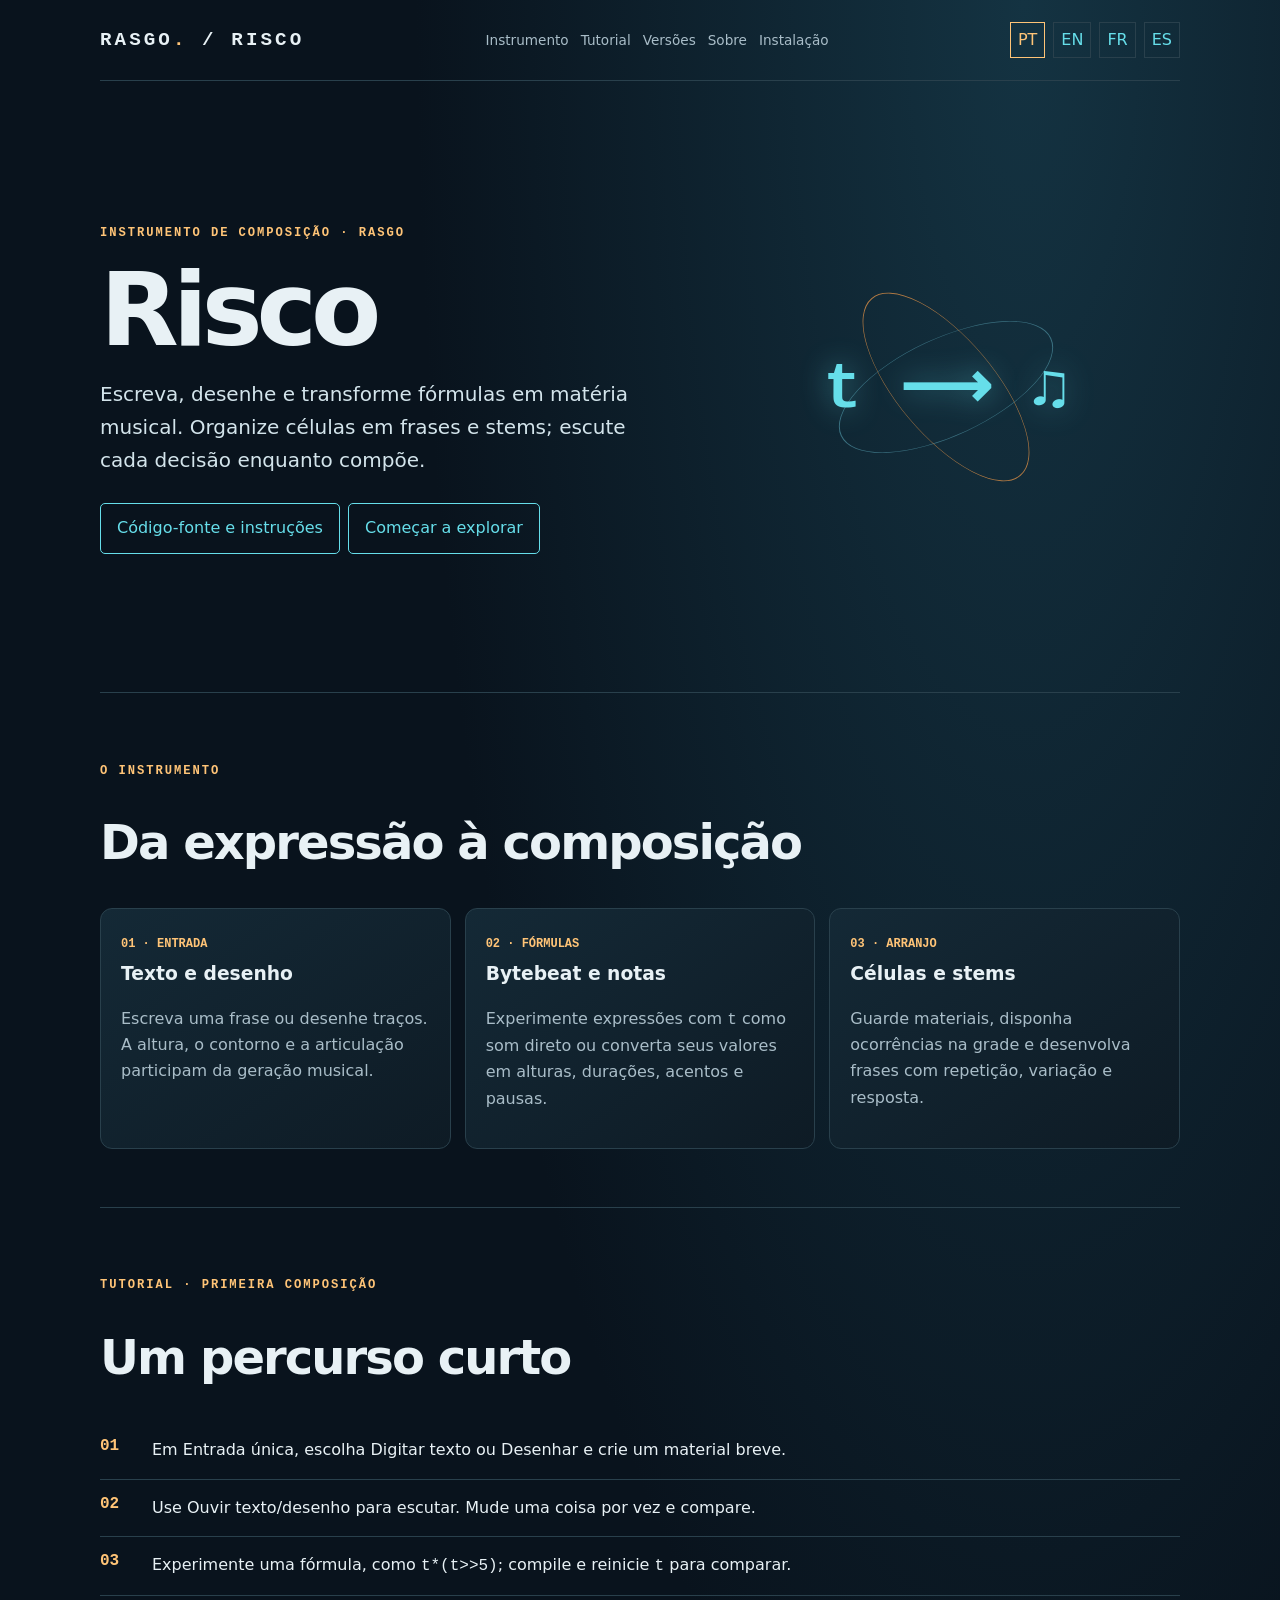
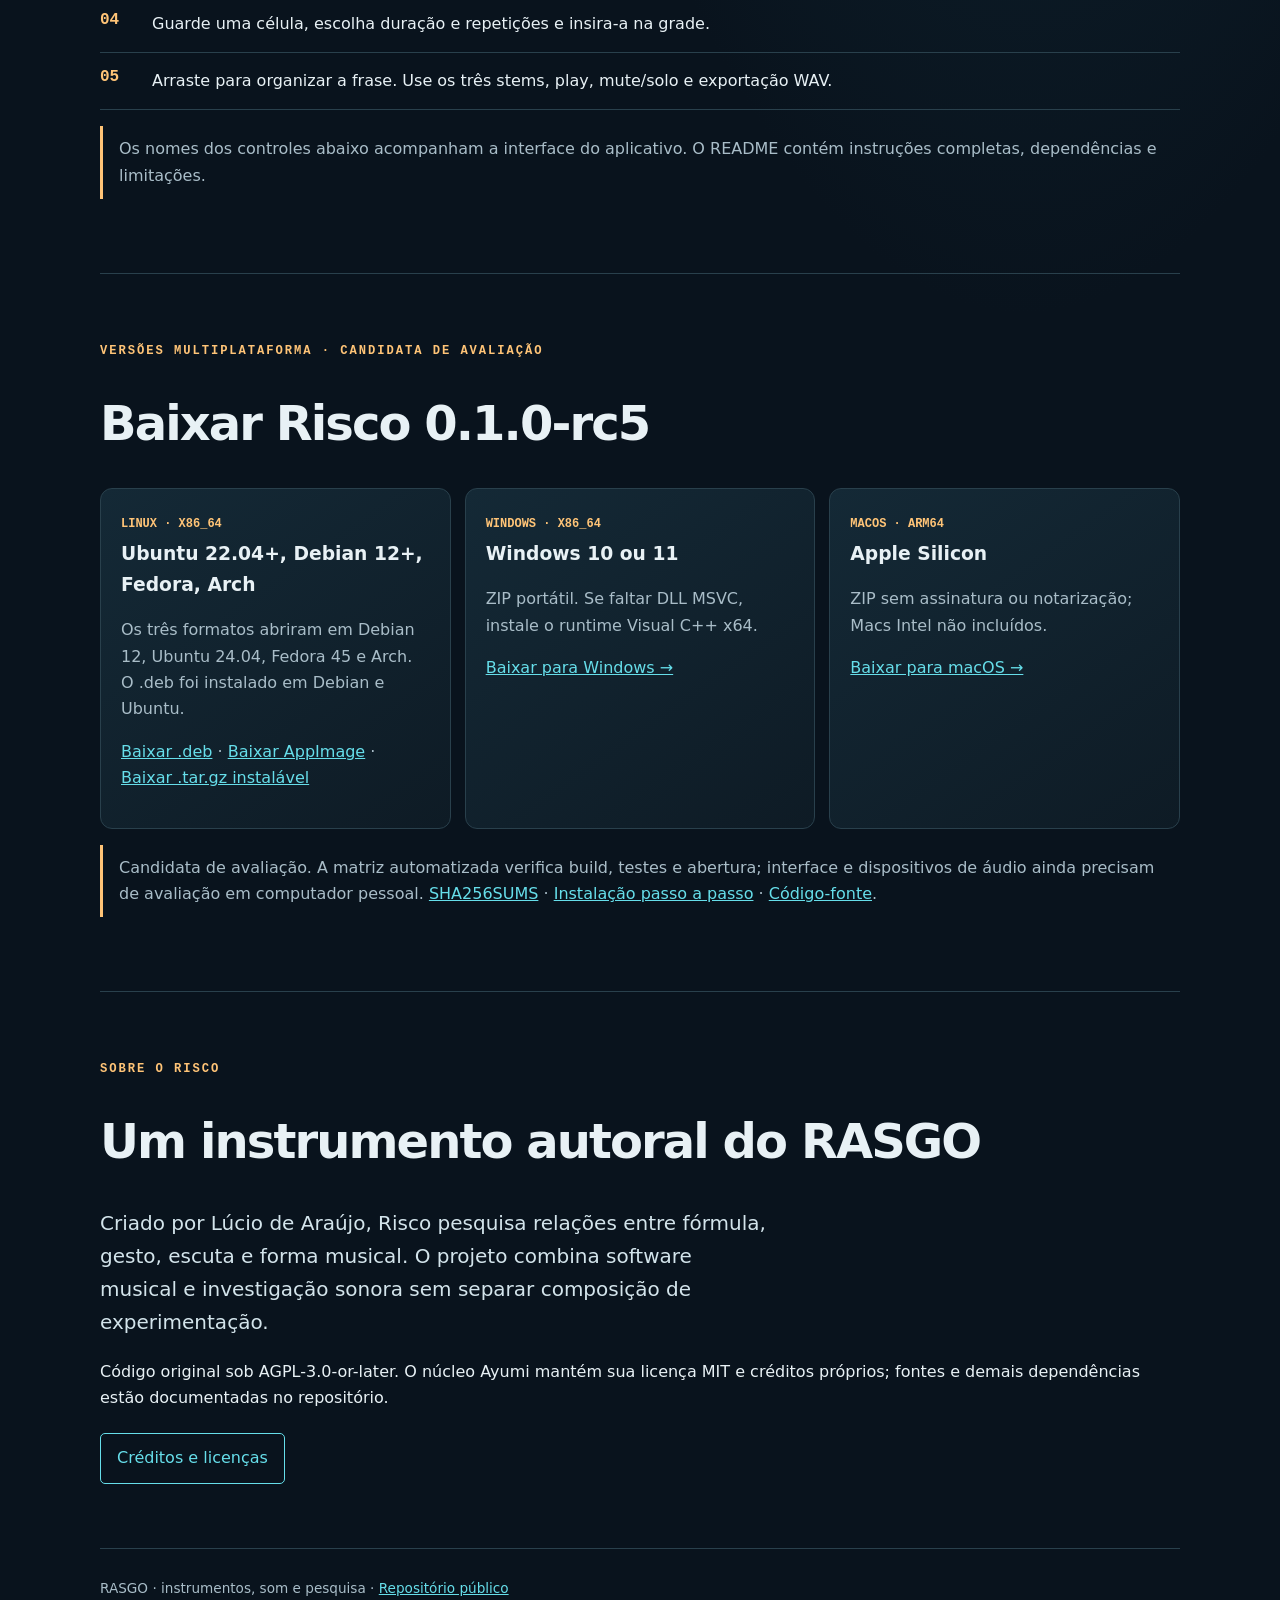
==== website/index.html @ 51da519e "publish Risco rc5 download and install pages" ====
<!doctype html><html lang="pt-BR"><head><meta charset="utf-8"><meta name="viewport" content="width=device-width,initial-scale=1"><meta name="description" content="Risco — instrumento musical de fórmulas, desenho, Bytebeat e composição por células."><title>Risco — instrumento musical</title><link rel="stylesheet" href="style.css"></head><body><header><a class="brand" href="#top">RASGO<b>.</b> / RISCO</a><nav><a href="#instrumento">Instrumento</a><a href="#tutorial">Tutorial</a><a href="#versoes">Versões</a><a href="#sobre">Sobre</a><a href="instalacao.html">Instalação</a></nav><div class="lang"><a class="current" href="index.html">PT</a><a href="en.html">EN</a><a href="fr.html">FR</a><a href="es.html">ES</a></div></header><main><section class="hero" id="top"><div><p class="eyebrow">Instrumento de composição · RASGO</p><h1>Risco</h1><p class="lead">Escreva, desenhe e transforme fórmulas em matéria musical. Organize células em frases e stems; escute cada decisão enquanto compõe.</p><a class="button" href="https://github.com/lucioaraujo/risco">Código-fonte e instruções</a><a class="button" href="#tutorial">Começar a explorar</a></div><div class="orbit" aria-label="Fórmulas transformadas em música"><span>t ⟶ ♫</span></div></section><section id="instrumento"><p class="eyebrow">O instrumento</p><h2>Da expressão à composição</h2><div class="grid"><article class="card"><span class="tag">01 · Entrada</span><h3>Texto e desenho</h3><p>Escreva uma frase ou desenhe traços. A altura, o contorno e a articulação participam da geração musical.</p></article><article class="card"><span class="tag">02 · Fórmulas</span><h3>Bytebeat e notas</h3><p>Experimente expressões com <code>t</code> como som direto ou converta seus valores em alturas, durações, acentos e pausas.</p></article><article class="card"><span class="tag">03 · Arranjo</span><h3>Células e stems</h3><p>Guarde materiais, disponha ocorrências na grade e desenvolva frases com repetição, variação e resposta.</p></article></div></section><section id="tutorial"><p class="eyebrow">Tutorial · primeira composição</p><h2>Um percurso curto</h2><ol class="steps"><li>Em Entrada única, escolha Digitar texto ou Desenhar e crie um material breve.</li><li>Use Ouvir texto/desenho para escutar. Mude uma coisa por vez e compare.</li><li>Experimente uma fórmula, como <code>t*(t&gt;&gt;5)</code>; compile e reinicie <code>t</code> para comparar.</li><li>Guarde uma célula, escolha duração e repetições e insira-a na grade.</li><li>Arraste para organizar a frase. Use os três stems, play, mute/solo e exportação WAV.</li></ol><p class="note">Os nomes dos controles abaixo acompanham a interface do aplicativo. O README contém instruções completas, dependências e limitações.</p></section><section id="versoes"><p class="eyebrow">Versões multiplataforma · candidata de avaliação</p><h2>Baixar Risco 0.1.0-rc5</h2><div class="grid"><article class="card"><span class="tag">Linux · x86_64</span><h3>Ubuntu 22.04+, Debian 12+, Fedora, Arch</h3><p>Os três formatos abriram em Debian 12, Ubuntu 24.04, Fedora 45 e Arch. O .deb foi instalado em Debian e Ubuntu.</p><p><a href="https://github.com/lucioaraujo/risco/releases/download/v0.1.0-rc5/risco-0.1.0-linux-x86_64.deb">Baixar .deb</a> · <a href="https://github.com/lucioaraujo/risco/releases/download/v0.1.0-rc5/risco-0.1.0-linux-x86_64.AppImage">Baixar AppImage</a> · <a href="https://github.com/lucioaraujo/risco/releases/download/v0.1.0-rc5/risco-0.1.0-linux-x86_64.tar.gz">Baixar .tar.gz instalável</a></p></article><article class="card"><span class="tag">Windows · x86_64</span><h3>Windows 10 ou 11</h3><p>ZIP portátil. Se faltar DLL MSVC, instale o runtime Visual C++ x64.</p><a href="https://github.com/lucioaraujo/risco/releases/download/v0.1.0-rc5/risco-0.1.0-windows-x64.zip">Baixar para Windows →</a></article><article class="card"><span class="tag">macOS · arm64</span><h3>Apple Silicon</h3><p>ZIP sem assinatura ou notarização; Macs Intel não incluídos.</p><a href="https://github.com/lucioaraujo/risco/releases/download/v0.1.0-rc5/risco-0.1.0-macos-arm64.zip">Baixar para macOS →</a></article></div><p class="note">Candidata de avaliação. A matriz automatizada verifica build, testes e abertura; interface e dispositivos de áudio ainda precisam de avaliação em computador pessoal. <a href="https://github.com/lucioaraujo/risco/releases/download/v0.1.0-rc5/SHA256SUMS">SHA256SUMS</a> · <a href="instalacao.html">Instalação passo a passo</a> · <a href="https://github.com/lucioaraujo/risco/tree/v0.1.0-rc5">Código-fonte</a>.</p></section><section id="sobre"><p class="eyebrow">Sobre o Risco</p><h2>Um instrumento autoral do RASGO</h2><p class="lead">Criado por Lúcio de Araújo, Risco pesquisa relações entre fórmula, gesto, escuta e forma musical. O projeto combina software musical e investigação sonora sem separar composição de experimentação.</p><p>Código original sob AGPL-3.0-or-later. O núcleo Ayumi mantém sua licença MIT e créditos próprios; fontes e demais dependências estão documentadas no repositório.</p><a class="button" href="https://github.com/lucioaraujo/risco/blob/main/CREDITOS_E_LICENCAS.md">Créditos e licenças</a></section></main><footer>RASGO · instrumentos, som e pesquisa · <a href="https://github.com/lucioaraujo/risco">Repositório público</a></footer></body></html>
---- website/style.css ----
:root{color-scheme:dark;--bg:#09131d;--panel:#112331;--ink:#e8f1f5;--muted:#a9bdc8;--cyan:#66deea;--amber:#ffc477;--line:#29404c}*{box-sizing:border-box}html{scroll-behavior:smooth}body{margin:0;background:radial-gradient(ellipse at 80% 0,#143342 0,transparent 38rem),var(--bg);color:var(--ink);font:16px/1.65 system-ui,sans-serif}a{color:var(--cyan)}header,main,footer{width:min(1080px,calc(100% - 36px));margin:auto}header{padding:22px 0;display:flex;justify-content:space-between;align-items:center;border-bottom:1px solid var(--line)}.brand{font:700 1.2rem ui-monospace,monospace;letter-spacing:.16em;color:var(--ink);text-decoration:none}.brand b{color:var(--amber)}nav{display:flex;gap:12px}nav a{color:var(--muted);text-decoration:none;font-size:.85rem}.lang{display:flex;gap:8px}.lang a{padding:4px 7px;border:1px solid var(--line);text-decoration:none}.lang .current{color:var(--amber);border-color:var(--amber)}section{padding:58px 0;border-bottom:1px solid var(--line)}.hero{min-height:68vh;display:grid;align-content:center;grid-template-columns:1.1fr .9fr;gap:40px}.eyebrow{font:700 .76rem ui-monospace,monospace;color:var(--amber);letter-spacing:.16em;text-transform:uppercase}h1{font-size:clamp(3rem,8vw,6.5rem);line-height:.95;letter-spacing:-.06em;margin:.2em 0}h2{font-size:clamp(1.8rem,4vw,3rem);line-height:1.05;letter-spacing:-.04em}h3{margin:.2em 0}.lead{font-size:1.25rem;color:#d3e4eb;max-width:42rem}.orbit{min-height:270px;display:grid;place-items:center;position:relative;font:700 clamp(2rem,5vw,4.5rem) ui-monospace,monospace;color:var(--cyan)}.orbit:before,.orbit:after{content:"";position:absolute;width:230px;height:230px;border:1px solid #3b7181;border-radius:50%;transform:rotate(-25deg) scaleY(.42)}.orbit:after{transform:rotate(50deg) scaleY(.42);border-color:#b67c43}.orbit span{position:relative;z-index:1;text-shadow:0 0 30px #66deea77}.grid{display:grid;grid-template-columns:repeat(auto-fit,minmax(220px,1fr));gap:14px}.card{background:linear-gradient(145deg,#142936,#0e1b25);border:1px solid var(--line);border-radius:12px;padding:20px}.card p{color:var(--muted)}.tag{color:var(--amber);font:700 .75rem ui-monospace,monospace;text-transform:uppercase}.steps{counter-reset:s;list-style:none;padding:0}.steps li{counter-increment:s;padding:15px 0 15px 52px;border-bottom:1px solid var(--line);position:relative}.steps li:before{content:"0" counter(s);position:absolute;left:0;color:var(--amber);font:700 1rem ui-monospace,monospace}.button{display:inline-block;border:1px solid var(--cyan);padding:11px 16px;color:var(--cyan);text-decoration:none;border-radius:5px;margin:6px 8px 6px 0}.note{border-left:3px solid var(--amber);padding:10px 16px;color:var(--muted)}footer{padding:28px 0;color:var(--muted);font-size:.85rem}@media(max-width:700px){header{flex-wrap:wrap;gap:15px}.hero{grid-template-columns:1fr;gap:0;min-height:auto}.orbit{min-height:190px}.orbit:before,.orbit:after{width:170px;height:170px}nav{order:3;width:100%;justify-content:space-between}}
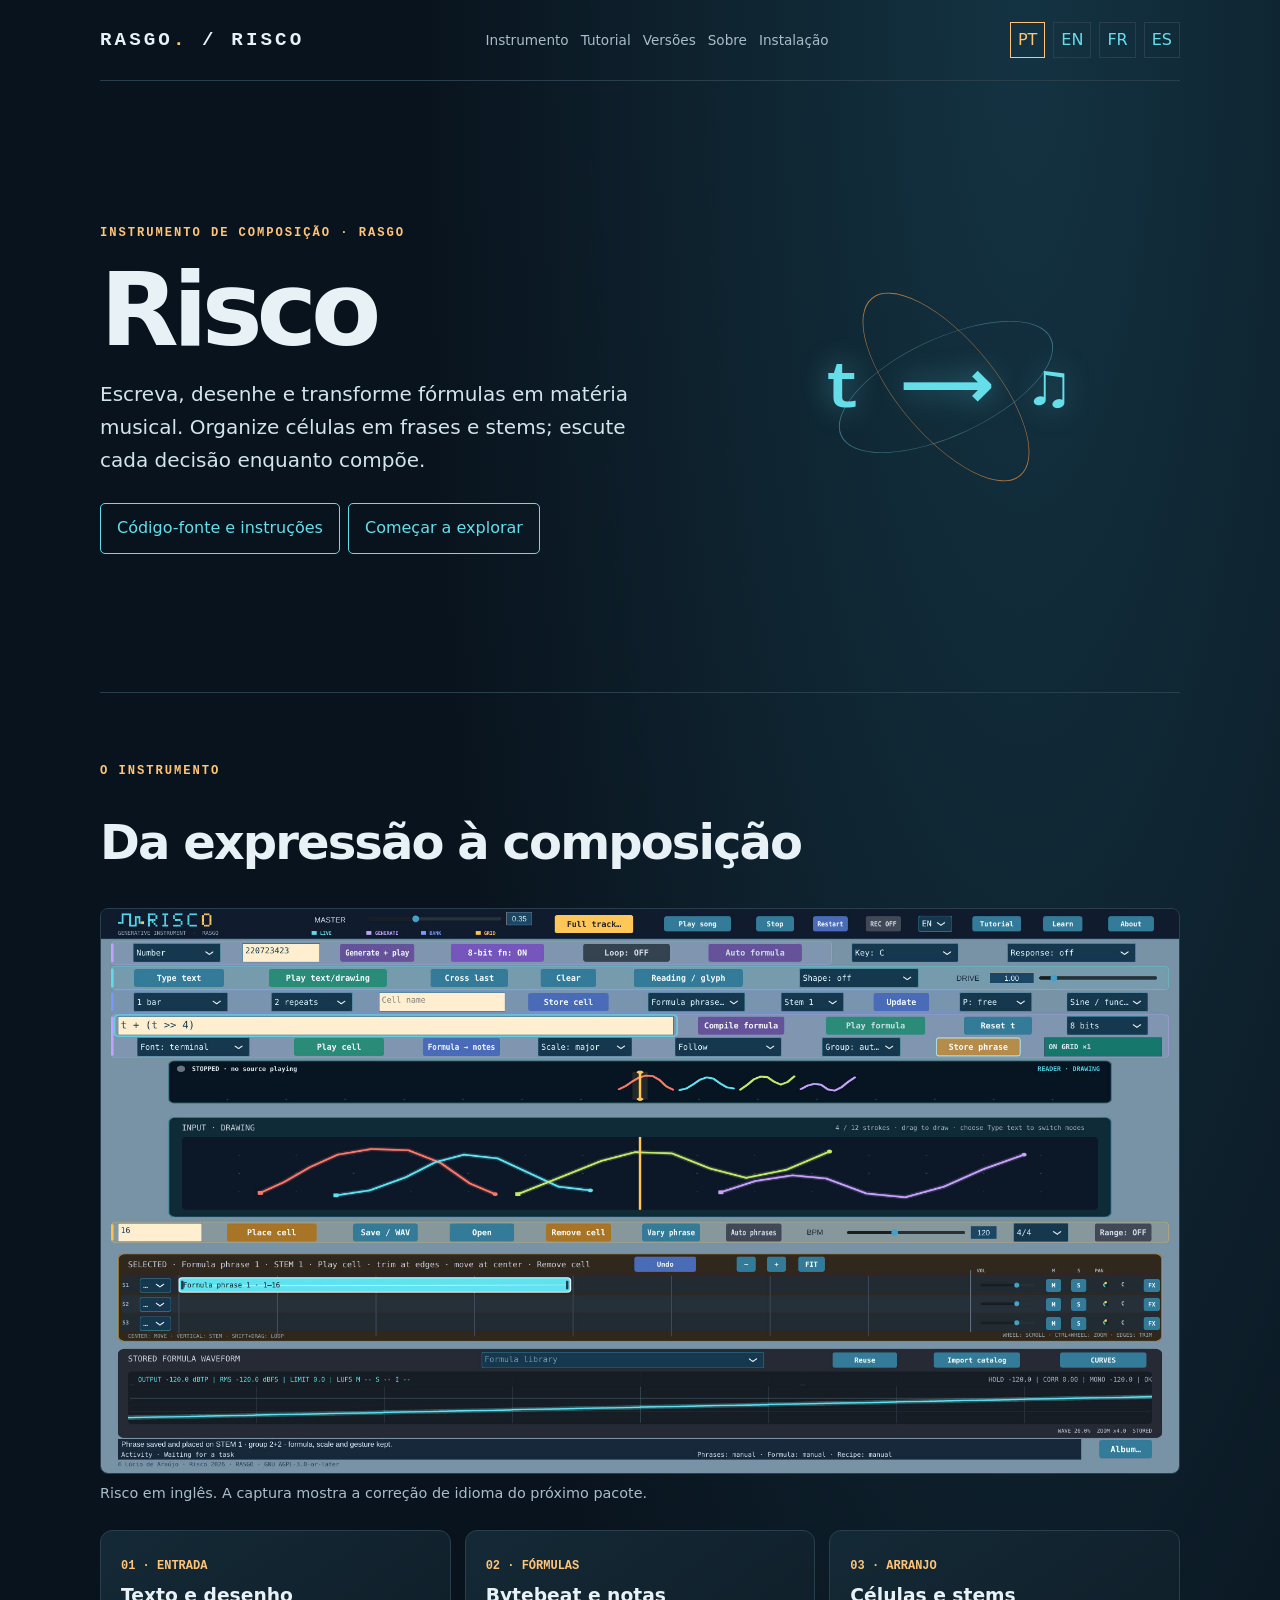
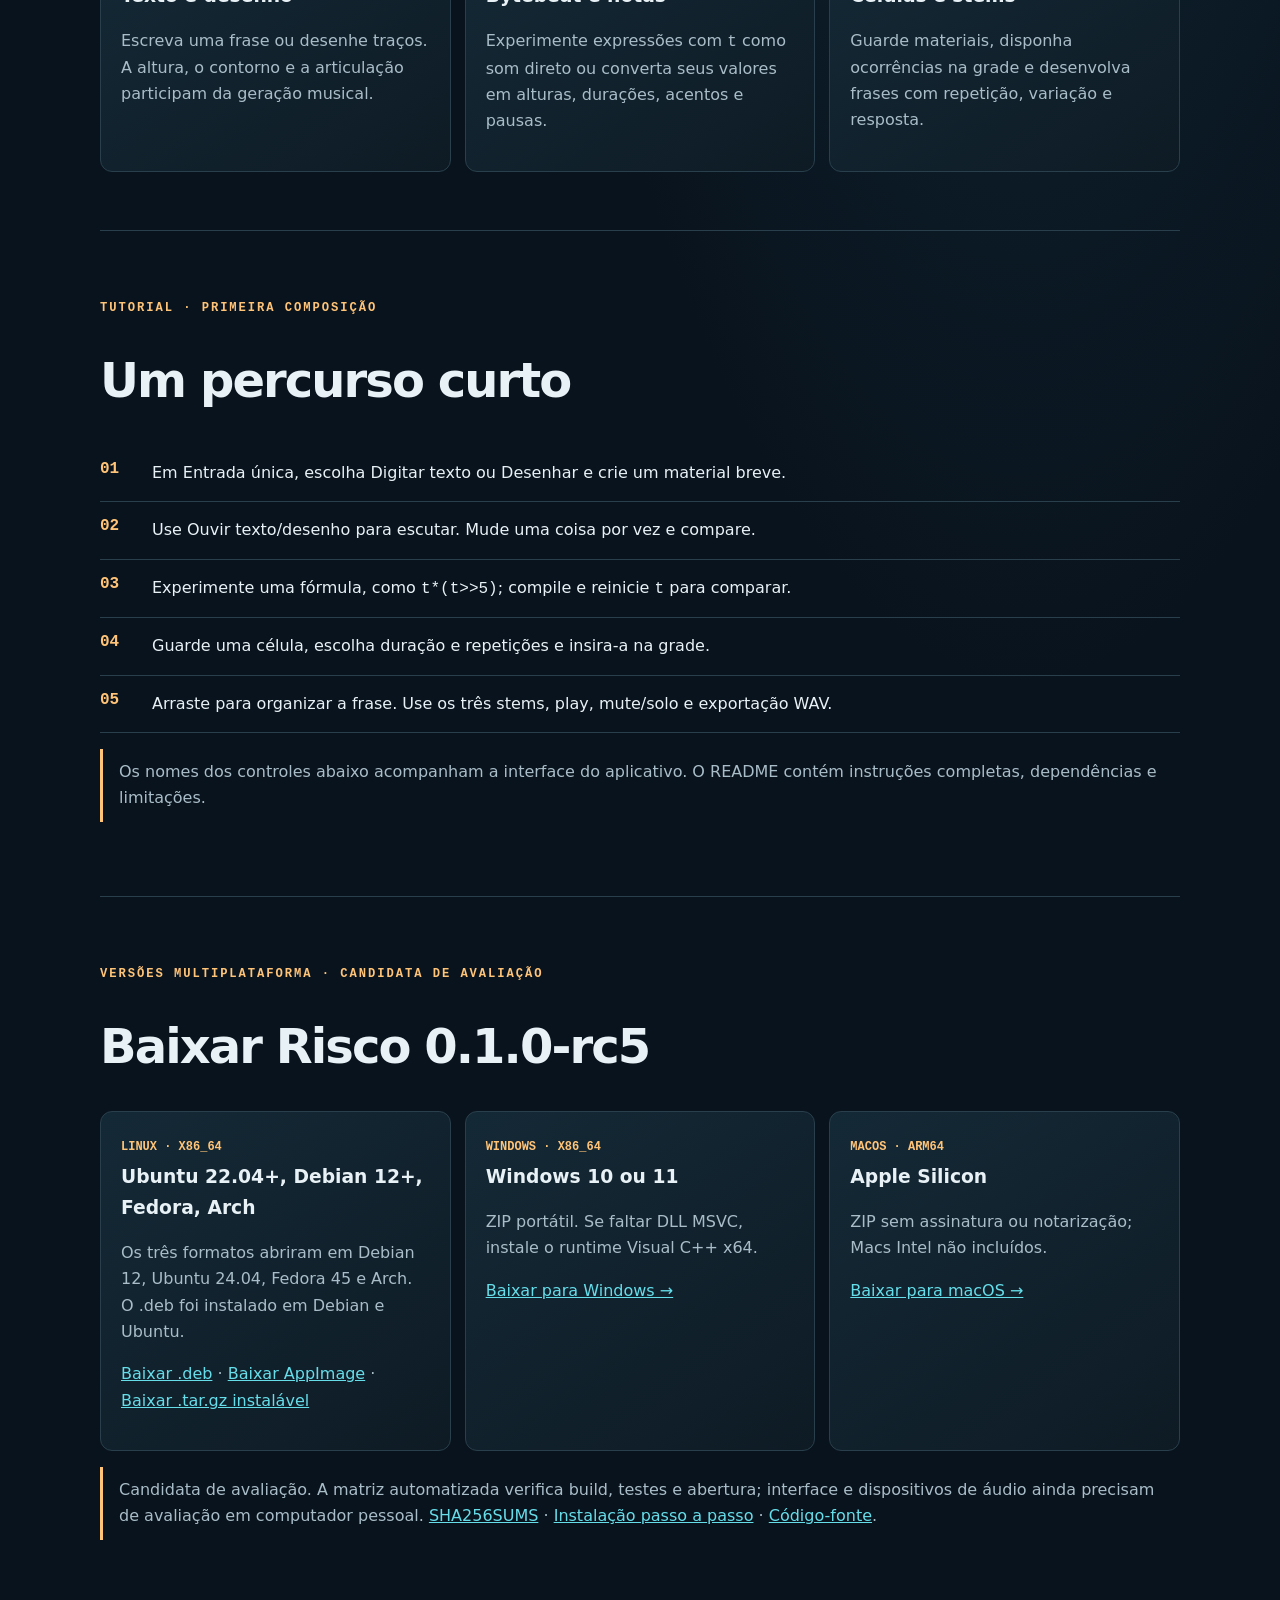
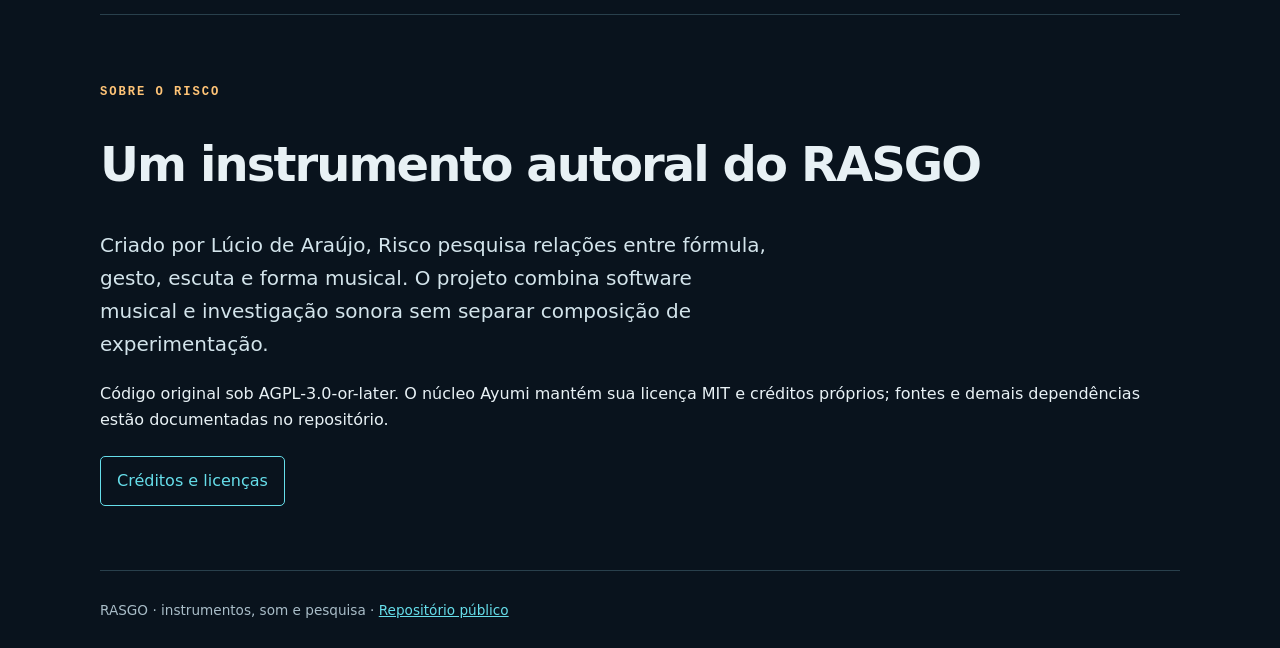
==== commit de5c865f: "Localize Risco controls and ship matching release binaries" ====
--- a/website/index.html
+++ b/website/index.html
@@ -1 +1,3 @@
-<!doctype html><html lang="pt-BR"><head><meta charset="utf-8"><meta name="viewport" content="width=device-width,initial-scale=1"><meta name="description" content="Risco — instrumento musical de fórmulas, desenho, Bytebeat e composição por células."><title>Risco — instrumento musical</title><link rel="stylesheet" href="style.css"></head><body><header><a class="brand" href="#top">RASGO<b>.</b> / RISCO</a><nav><a href="#instrumento">Instrumento</a><a href="#tutorial">Tutorial</a><a href="#versoes">Versões</a><a href="#sobre">Sobre</a><a href="instalacao.html">Instalação</a></nav><div class="lang"><a class="current" href="index.html">PT</a><a href="en.html">EN</a><a href="fr.html">FR</a><a href="es.html">ES</a></div></header><main><section class="hero" id="top"><div><p class="eyebrow">Instrumento de composição · RASGO</p><h1>Risco</h1><p class="lead">Escreva, desenhe e transforme fórmulas em matéria musical. Organize células em frases e stems; escute cada decisão enquanto compõe.</p><a class="button" href="https://github.com/lucioaraujo/risco">Código-fonte e instruções</a><a class="button" href="#tutorial">Começar a explorar</a></div><div class="orbit" aria-label="Fórmulas transformadas em música"><span>t ⟶ ♫</span></div></section><section id="instrumento"><p class="eyebrow">O instrumento</p><h2>Da expressão à composição</h2><div class="grid"><article class="card"><span class="tag">01 · Entrada</span><h3>Texto e desenho</h3><p>Escreva uma frase ou desenhe traços. A altura, o contorno e a articulação participam da geração musical.</p></article><article class="card"><span class="tag">02 · Fórmulas</span><h3>Bytebeat e notas</h3><p>Experimente expressões com <code>t</code> como som direto ou converta seus valores em alturas, durações, acentos e pausas.</p></article><article class="card"><span class="tag">03 · Arranjo</span><h3>Células e stems</h3><p>Guarde materiais, disponha ocorrências na grade e desenvolva frases com repetição, variação e resposta.</p></article></div></section><section id="tutorial"><p class="eyebrow">Tutorial · primeira composição</p><h2>Um percurso curto</h2><ol class="steps"><li>Em Entrada única, escolha Digitar texto ou Desenhar e crie um material breve.</li><li>Use Ouvir texto/desenho para escutar. Mude uma coisa por vez e compare.</li><li>Experimente uma fórmula, como <code>t*(t&gt;&gt;5)</code>; compile e reinicie <code>t</code> para comparar.</li><li>Guarde uma célula, escolha duração e repetições e insira-a na grade.</li><li>Arraste para organizar a frase. Use os três stems, play, mute/solo e exportação WAV.</li></ol><p class="note">Os nomes dos controles abaixo acompanham a interface do aplicativo. O README contém instruções completas, dependências e limitações.</p></section><section id="versoes"><p class="eyebrow">Versões multiplataforma · candidata de avaliação</p><h2>Baixar Risco 0.1.0-rc5</h2><div class="grid"><article class="card"><span class="tag">Linux · x86_64</span><h3>Ubuntu 22.04+, Debian 12+, Fedora, Arch</h3><p>Os três formatos abriram em Debian 12, Ubuntu 24.04, Fedora 45 e Arch. O .deb foi instalado em Debian e Ubuntu.</p><p><a href="https://github.com/lucioaraujo/risco/releases/download/v0.1.0-rc5/risco-0.1.0-linux-x86_64.deb">Baixar .deb</a> · <a href="https://github.com/lucioaraujo/risco/releases/download/v0.1.0-rc5/risco-0.1.0-linux-x86_64.AppImage">Baixar AppImage</a> · <a href="https://github.com/lucioaraujo/risco/releases/download/v0.1.0-rc5/risco-0.1.0-linux-x86_64.tar.gz">Baixar .tar.gz instalável</a></p></article><article class="card"><span class="tag">Windows · x86_64</span><h3>Windows 10 ou 11</h3><p>ZIP portátil. Se faltar DLL MSVC, instale o runtime Visual C++ x64.</p><a href="https://github.com/lucioaraujo/risco/releases/download/v0.1.0-rc5/risco-0.1.0-windows-x64.zip">Baixar para Windows →</a></article><article class="card"><span class="tag">macOS · arm64</span><h3>Apple Silicon</h3><p>ZIP sem assinatura ou notarização; Macs Intel não incluídos.</p><a href="https://github.com/lucioaraujo/risco/releases/download/v0.1.0-rc5/risco-0.1.0-macos-arm64.zip">Baixar para macOS →</a></article></div><p class="note">Candidata de avaliação. A matriz automatizada verifica build, testes e abertura; interface e dispositivos de áudio ainda precisam de avaliação em computador pessoal. <a href="https://github.com/lucioaraujo/risco/releases/download/v0.1.0-rc5/SHA256SUMS">SHA256SUMS</a> · <a href="instalacao.html">Instalação passo a passo</a> · <a href="https://github.com/lucioaraujo/risco/tree/v0.1.0-rc5">Código-fonte</a>.</p></section><section id="sobre"><p class="eyebrow">Sobre o Risco</p><h2>Um instrumento autoral do RASGO</h2><p class="lead">Criado por Lúcio de Araújo, Risco pesquisa relações entre fórmula, gesto, escuta e forma musical. O projeto combina software musical e investigação sonora sem separar composição de experimentação.</p><p>Código original sob AGPL-3.0-or-later. O núcleo Ayumi mantém sua licença MIT e créditos próprios; fontes e demais dependências estão documentadas no repositório.</p><a class="button" href="https://github.com/lucioaraujo/risco/blob/main/CREDITOS_E_LICENCAS.md">Créditos e licenças</a></section></main><footer>RASGO · instrumentos, som e pesquisa · <a href="https://github.com/lucioaraujo/risco">Repositório público</a></footer></body></html>
+<!doctype html><html lang="pt-BR"><head><meta charset="utf-8"><meta name="viewport" content="width=device-width,initial-scale=1"><meta name="description" content="Risco — instrumento musical de fórmulas, desenho, Bytebeat e composição por células."><title>Risco — instrumento musical</title><link rel="stylesheet" href="style.css"></head><body><header><a class="brand" href="#top">RASGO<b>.</b> / RISCO</a><nav><a href="#instrumento">Instrumento</a><a href="#tutorial">Tutorial</a><a href="#versoes">Versões</a><a href="#sobre">Sobre</a><a href="instalacao.html">Instalação</a></nav><div class="lang"><a class="current" href="index.html">PT</a><a href="en.html">EN</a><a href="fr.html">FR</a><a href="es.html">ES</a></div></header><main><section class="hero" id="top"><div><p class="eyebrow">Instrumento de composição · RASGO</p><h1>Risco</h1><p class="lead">Escreva, desenhe e transforme fórmulas em matéria musical. Organize células em frases e stems; escute cada decisão enquanto compõe.</p><a class="button" href="https://github.com/lucioaraujo/risco">Código-fonte e instruções</a><a class="button" href="#tutorial">Começar a explorar</a></div><div class="orbit" aria-label="Fórmulas transformadas em música"><span>t ⟶ ♫</span></div></section><section id="instrumento"><p class="eyebrow">O instrumento</p><h2>Da expressão à composição</h2>
+<figure class="interface"><a href="assets/risco-1920.jpg"><img src="assets/risco-1920.jpg" width="1920" height="1006" alt="Interface do Risco em inglês com quatro traços, editor de fórmulas e grade de composição."></a><figcaption>Risco em inglês. A captura mostra a correção de idioma do próximo pacote.</figcaption></figure>
+<div class="grid"><article class="card"><span class="tag">01 · Entrada</span><h3>Texto e desenho</h3><p>Escreva uma frase ou desenhe traços. A altura, o contorno e a articulação participam da geração musical.</p></article><article class="card"><span class="tag">02 · Fórmulas</span><h3>Bytebeat e notas</h3><p>Experimente expressões com <code>t</code> como som direto ou converta seus valores em alturas, durações, acentos e pausas.</p></article><article class="card"><span class="tag">03 · Arranjo</span><h3>Células e stems</h3><p>Guarde materiais, disponha ocorrências na grade e desenvolva frases com repetição, variação e resposta.</p></article></div></section><section id="tutorial"><p class="eyebrow">Tutorial · primeira composição</p><h2>Um percurso curto</h2><ol class="steps"><li>Em Entrada única, escolha Digitar texto ou Desenhar e crie um material breve.</li><li>Use Ouvir texto/desenho para escutar. Mude uma coisa por vez e compare.</li><li>Experimente uma fórmula, como <code>t*(t&gt;&gt;5)</code>; compile e reinicie <code>t</code> para comparar.</li><li>Guarde uma célula, escolha duração e repetições e insira-a na grade.</li><li>Arraste para organizar a frase. Use os três stems, play, mute/solo e exportação WAV.</li></ol><p class="note">Os nomes dos controles abaixo acompanham a interface do aplicativo. O README contém instruções completas, dependências e limitações.</p></section><section id="versoes"><p class="eyebrow">Versões multiplataforma · candidata de avaliação</p><h2>Baixar Risco 0.1.0-rc5</h2><div class="grid"><article class="card"><span class="tag">Linux · x86_64</span><h3>Ubuntu 22.04+, Debian 12+, Fedora, Arch</h3><p>Os três formatos abriram em Debian 12, Ubuntu 24.04, Fedora 45 e Arch. O .deb foi instalado em Debian e Ubuntu.</p><p><a href="https://github.com/lucioaraujo/risco/releases/download/v0.1.0-rc5/risco-0.1.0-linux-x86_64.deb">Baixar .deb</a> · <a href="https://github.com/lucioaraujo/risco/releases/download/v0.1.0-rc5/risco-0.1.0-linux-x86_64.AppImage">Baixar AppImage</a> · <a href="https://github.com/lucioaraujo/risco/releases/download/v0.1.0-rc5/risco-0.1.0-linux-x86_64.tar.gz">Baixar .tar.gz instalável</a></p></article><article class="card"><span class="tag">Windows · x86_64</span><h3>Windows 10 ou 11</h3><p>ZIP portátil. Se faltar DLL MSVC, instale o runtime Visual C++ x64.</p><a href="https://github.com/lucioaraujo/risco/releases/download/v0.1.0-rc5/risco-0.1.0-windows-x64.zip">Baixar para Windows →</a></article><article class="card"><span class="tag">macOS · arm64</span><h3>Apple Silicon</h3><p>ZIP sem assinatura ou notarização; Macs Intel não incluídos.</p><a href="https://github.com/lucioaraujo/risco/releases/download/v0.1.0-rc5/risco-0.1.0-macos-arm64.zip">Baixar para macOS →</a></article></div><p class="note">Candidata de avaliação. A matriz automatizada verifica build, testes e abertura; interface e dispositivos de áudio ainda precisam de avaliação em computador pessoal. <a href="https://github.com/lucioaraujo/risco/releases/download/v0.1.0-rc5/SHA256SUMS">SHA256SUMS</a> · <a href="instalacao.html">Instalação passo a passo</a> · <a href="https://github.com/lucioaraujo/risco/tree/v0.1.0-rc5">Código-fonte</a>.</p></section><section id="sobre"><p class="eyebrow">Sobre o Risco</p><h2>Um instrumento autoral do RASGO</h2><p class="lead">Criado por Lúcio de Araújo, Risco pesquisa relações entre fórmula, gesto, escuta e forma musical. O projeto combina software musical e investigação sonora sem separar composição de experimentação.</p><p>Código original sob AGPL-3.0-or-later. O núcleo Ayumi mantém sua licença MIT e créditos próprios; fontes e demais dependências estão documentadas no repositório.</p><a class="button" href="https://github.com/lucioaraujo/risco/blob/main/CREDITOS_E_LICENCAS.md">Créditos e licenças</a></section></main><footer>RASGO · instrumentos, som e pesquisa · <a href="https://github.com/lucioaraujo/risco">Repositório público</a></footer></body></html>
--- a/website/style.css
+++ b/website/style.css
@@ -1 +1,17 @@
 :root{color-scheme:dark;--bg:#09131d;--panel:#112331;--ink:#e8f1f5;--muted:#a9bdc8;--cyan:#66deea;--amber:#ffc477;--line:#29404c}*{box-sizing:border-box}html{scroll-behavior:smooth}body{margin:0;background:radial-gradient(ellipse at 80% 0,#143342 0,transparent 38rem),var(--bg);color:var(--ink);font:16px/1.65 system-ui,sans-serif}a{color:var(--cyan)}header,main,footer{width:min(1080px,calc(100% - 36px));margin:auto}header{padding:22px 0;display:flex;justify-content:space-between;align-items:center;border-bottom:1px solid var(--line)}.brand{font:700 1.2rem ui-monospace,monospace;letter-spacing:.16em;color:var(--ink);text-decoration:none}.brand b{color:var(--amber)}nav{display:flex;gap:12px}nav a{color:var(--muted);text-decoration:none;font-size:.85rem}.lang{display:flex;gap:8px}.lang a{padding:4px 7px;border:1px solid var(--line);text-decoration:none}.lang .current{color:var(--amber);border-color:var(--amber)}section{padding:58px 0;border-bottom:1px solid var(--line)}.hero{min-height:68vh;display:grid;align-content:center;grid-template-columns:1.1fr .9fr;gap:40px}.eyebrow{font:700 .76rem ui-monospace,monospace;color:var(--amber);letter-spacing:.16em;text-transform:uppercase}h1{font-size:clamp(3rem,8vw,6.5rem);line-height:.95;letter-spacing:-.06em;margin:.2em 0}h2{font-size:clamp(1.8rem,4vw,3rem);line-height:1.05;letter-spacing:-.04em}h3{margin:.2em 0}.lead{font-size:1.25rem;color:#d3e4eb;max-width:42rem}.orbit{min-height:270px;display:grid;place-items:center;position:relative;font:700 clamp(2rem,5vw,4.5rem) ui-monospace,monospace;color:var(--cyan)}.orbit:before,.orbit:after{content:"";position:absolute;width:230px;height:230px;border:1px solid #3b7181;border-radius:50%;transform:rotate(-25deg) scaleY(.42)}.orbit:after{transform:rotate(50deg) scaleY(.42);border-color:#b67c43}.orbit span{position:relative;z-index:1;text-shadow:0 0 30px #66deea77}.grid{display:grid;grid-template-columns:repeat(auto-fit,minmax(220px,1fr));gap:14px}.card{background:linear-gradient(145deg,#142936,#0e1b25);border:1px solid var(--line);border-radius:12px;padding:20px}.card p{color:var(--muted)}.tag{color:var(--amber);font:700 .75rem ui-monospace,monospace;text-transform:uppercase}.steps{counter-reset:s;list-style:none;padding:0}.steps li{counter-increment:s;padding:15px 0 15px 52px;border-bottom:1px solid var(--line);position:relative}.steps li:before{content:"0" counter(s);position:absolute;left:0;color:var(--amber);font:700 1rem ui-monospace,monospace}.button{display:inline-block;border:1px solid var(--cyan);padding:11px 16px;color:var(--cyan);text-decoration:none;border-radius:5px;margin:6px 8px 6px 0}.note{border-left:3px solid var(--amber);padding:10px 16px;color:var(--muted)}footer{padding:28px 0;color:var(--muted);font-size:.85rem}@media(max-width:700px){header{flex-wrap:wrap;gap:15px}.hero{grid-template-columns:1fr;gap:0;min-height:auto}.orbit{min-height:190px}.orbit:before,.orbit:after{width:170px;height:170px}nav{order:3;width:100%;justify-content:space-between}}
+
+.interface {
+  margin: 0 0 1.5rem;
+}
+.interface img {
+  display: block;
+  width: 100%;
+  height: auto;
+  border: 1px solid var(--line);
+  border-radius: 8px;
+}
+.interface figcaption {
+  margin-top: .5rem;
+  color: var(--muted);
+  font-size: .9rem;
+}
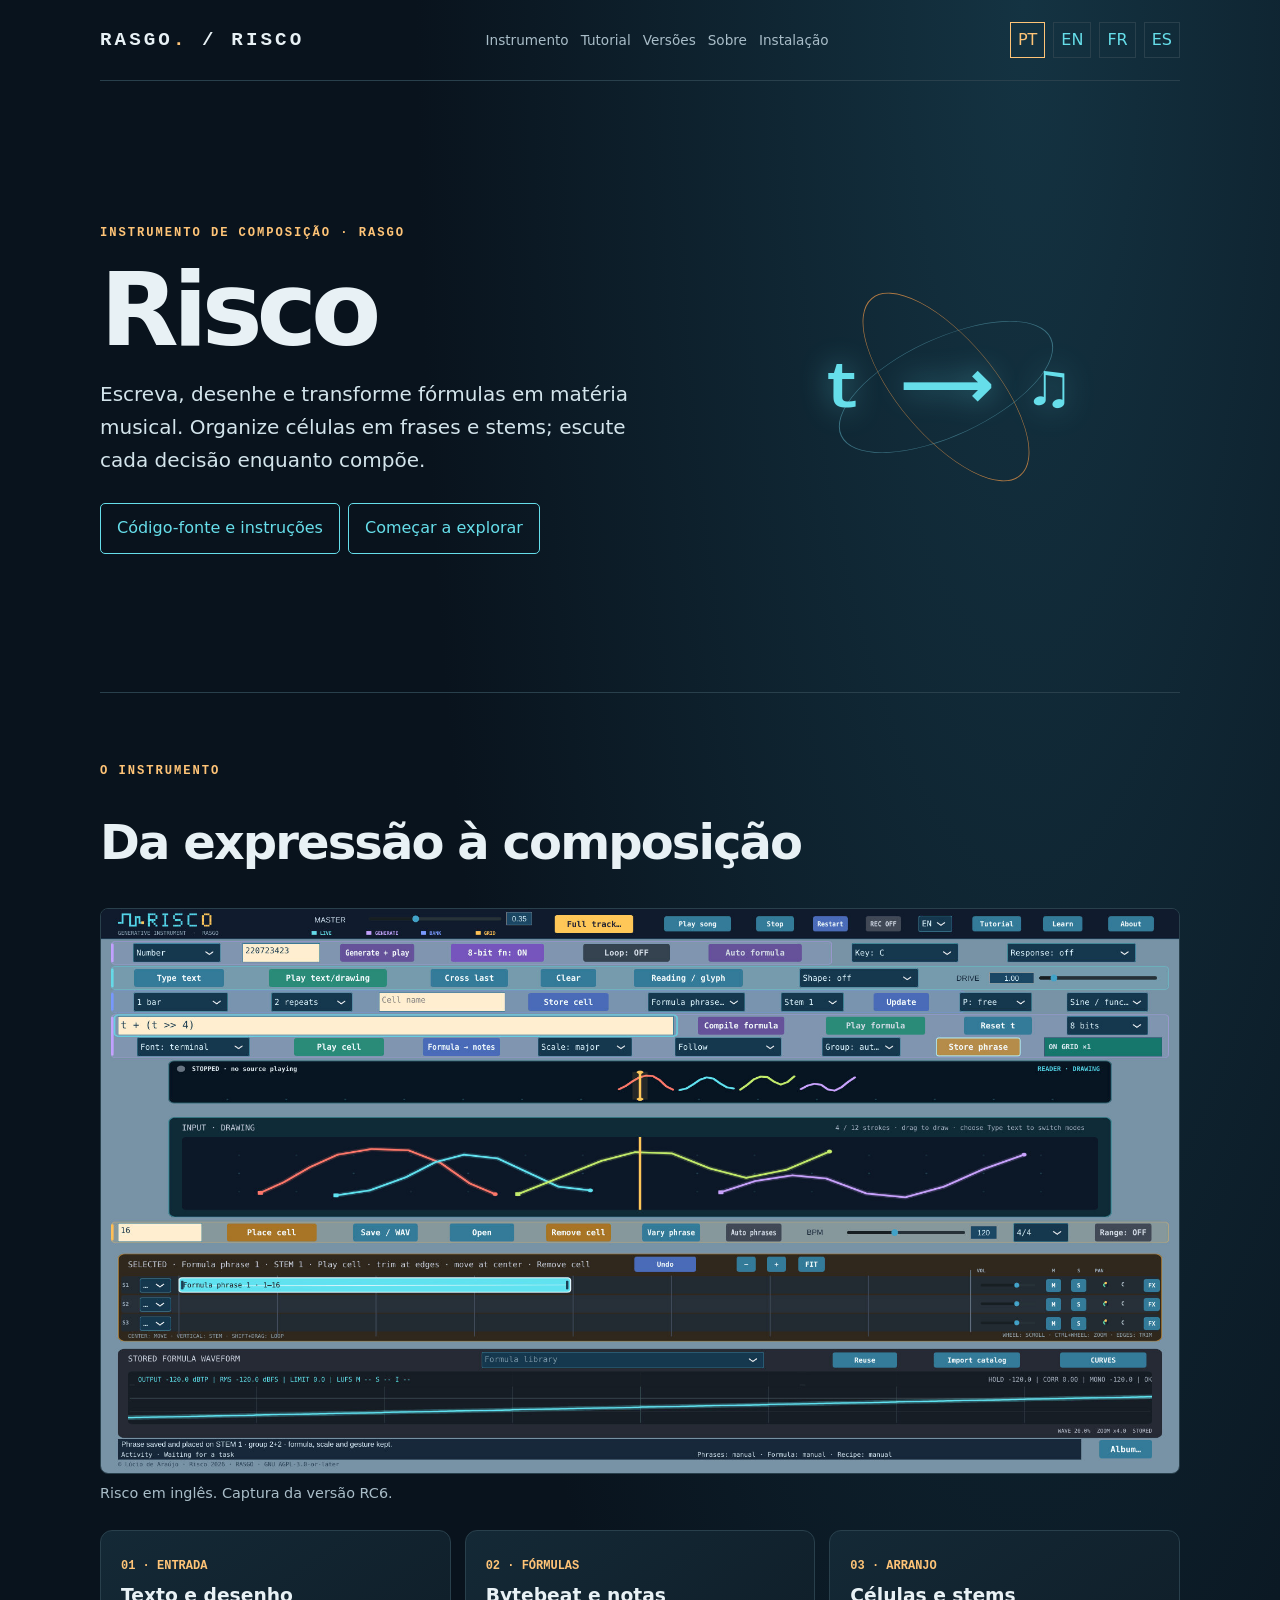
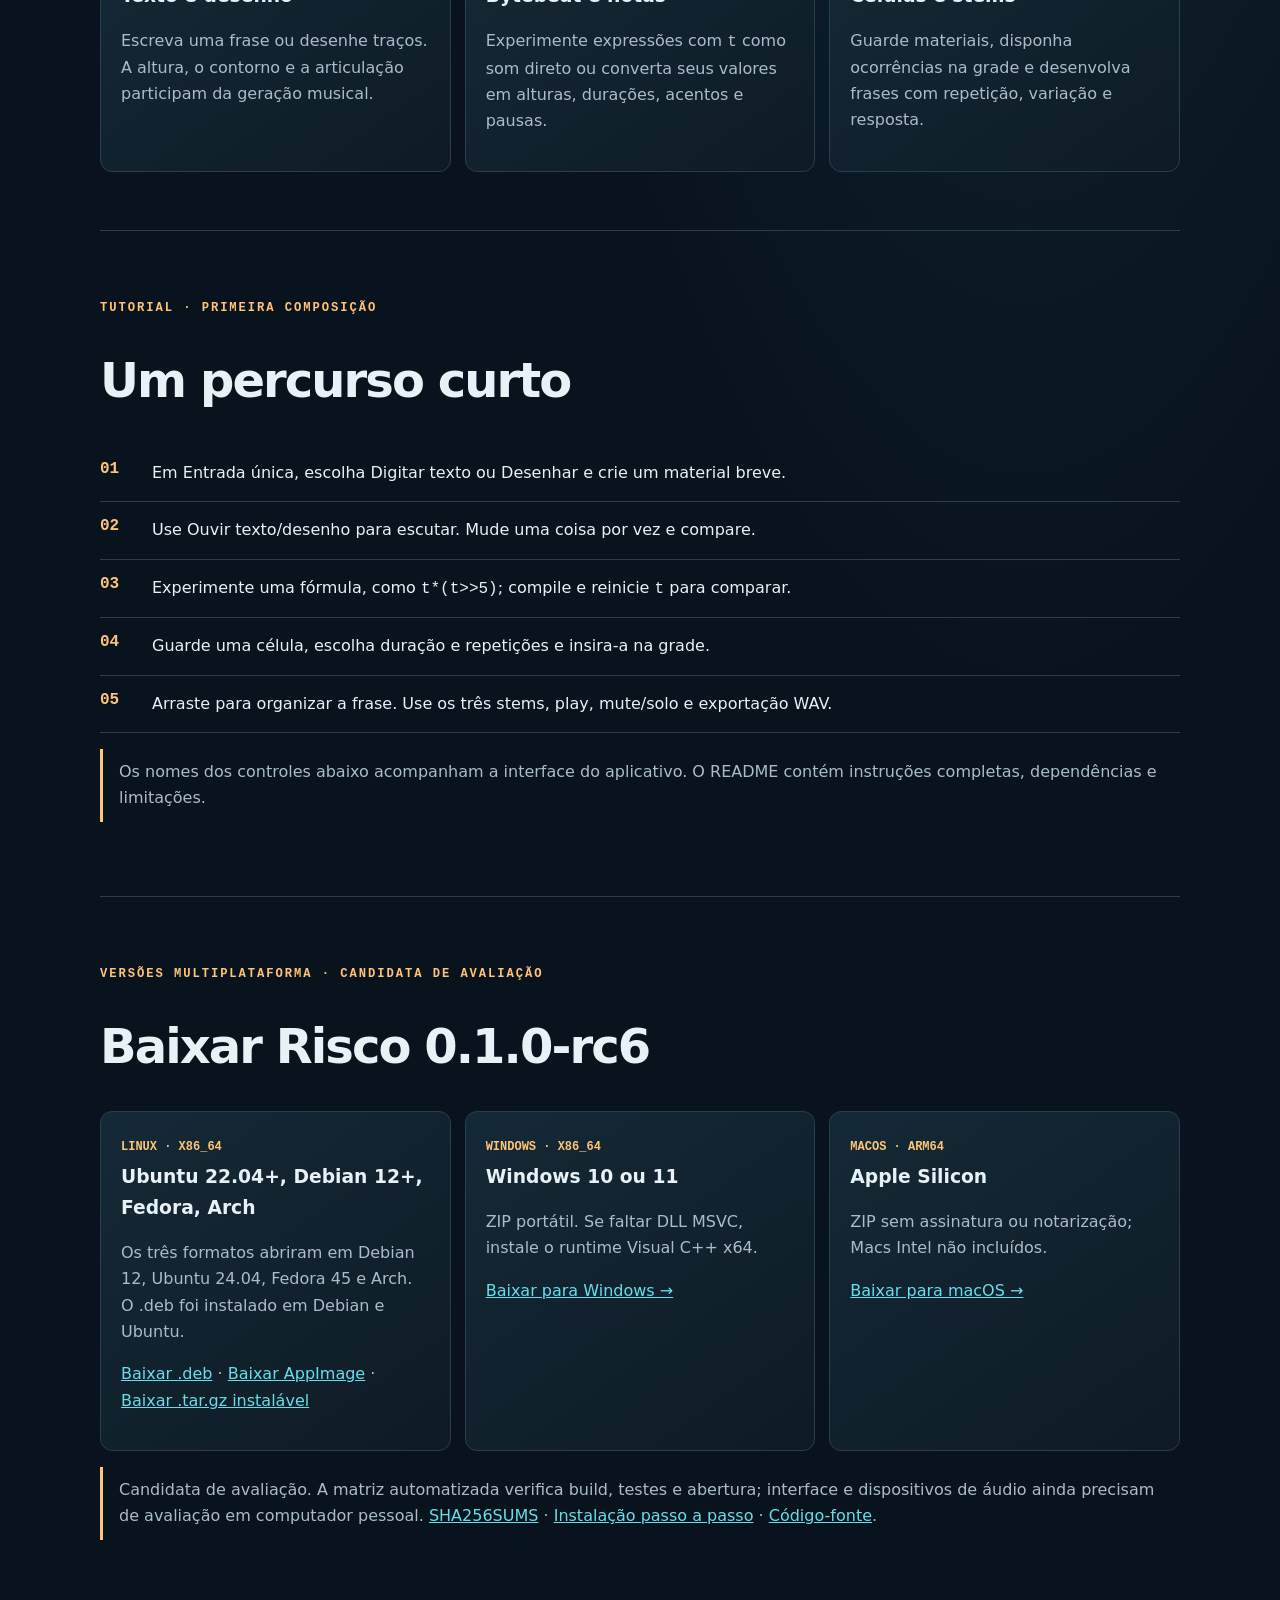
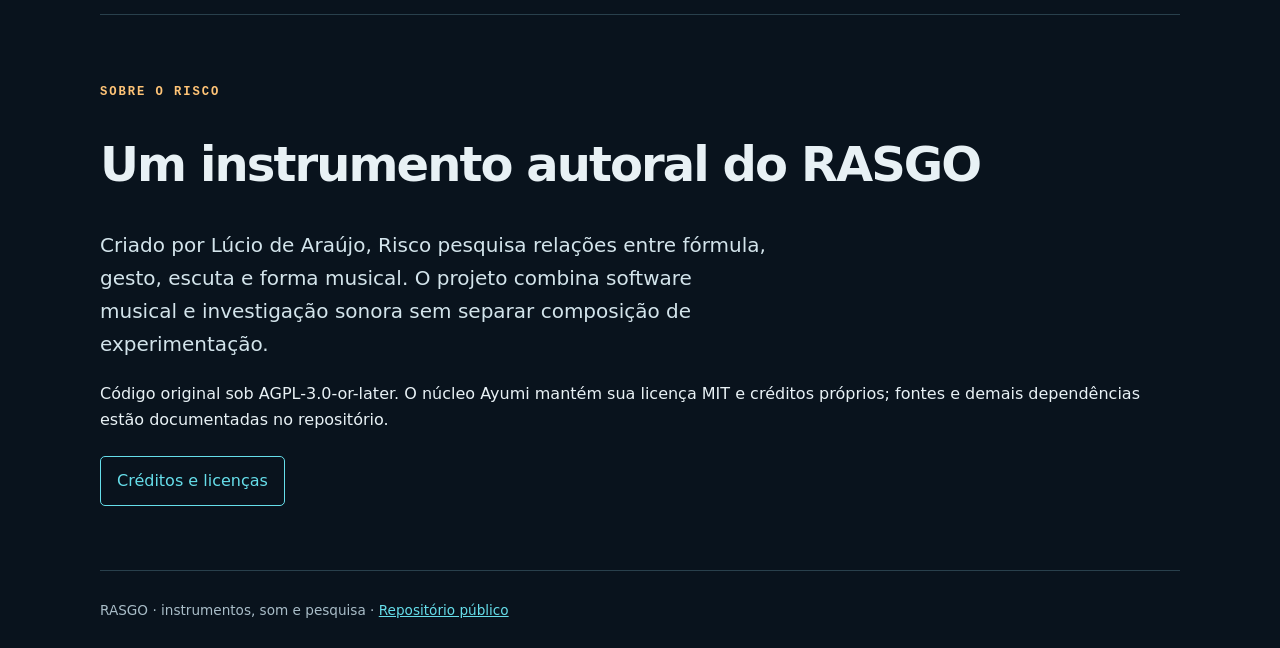
==== commit 0f58c98c: "Point all download and installation pages to the verified RC6 release" ====
--- a/website/index.html
+++ b/website/index.html
@@ -1,3 +1,3 @@
 <!doctype html><html lang="pt-BR"><head><meta charset="utf-8"><meta name="viewport" content="width=device-width,initial-scale=1"><meta name="description" content="Risco — instrumento musical de fórmulas, desenho, Bytebeat e composição por células."><title>Risco — instrumento musical</title><link rel="stylesheet" href="style.css"></head><body><header><a class="brand" href="#top">RASGO<b>.</b> / RISCO</a><nav><a href="#instrumento">Instrumento</a><a href="#tutorial">Tutorial</a><a href="#versoes">Versões</a><a href="#sobre">Sobre</a><a href="instalacao.html">Instalação</a></nav><div class="lang"><a class="current" href="index.html">PT</a><a href="en.html">EN</a><a href="fr.html">FR</a><a href="es.html">ES</a></div></header><main><section class="hero" id="top"><div><p class="eyebrow">Instrumento de composição · RASGO</p><h1>Risco</h1><p class="lead">Escreva, desenhe e transforme fórmulas em matéria musical. Organize células em frases e stems; escute cada decisão enquanto compõe.</p><a class="button" href="https://github.com/lucioaraujo/risco">Código-fonte e instruções</a><a class="button" href="#tutorial">Começar a explorar</a></div><div class="orbit" aria-label="Fórmulas transformadas em música"><span>t ⟶ ♫</span></div></section><section id="instrumento"><p class="eyebrow">O instrumento</p><h2>Da expressão à composição</h2>
-<figure class="interface"><a href="assets/risco-1920.jpg"><img src="assets/risco-1920.jpg" width="1920" height="1006" alt="Interface do Risco em inglês com quatro traços, editor de fórmulas e grade de composição."></a><figcaption>Risco em inglês. A captura mostra a correção de idioma do próximo pacote.</figcaption></figure>
-<div class="grid"><article class="card"><span class="tag">01 · Entrada</span><h3>Texto e desenho</h3><p>Escreva uma frase ou desenhe traços. A altura, o contorno e a articulação participam da geração musical.</p></article><article class="card"><span class="tag">02 · Fórmulas</span><h3>Bytebeat e notas</h3><p>Experimente expressões com <code>t</code> como som direto ou converta seus valores em alturas, durações, acentos e pausas.</p></article><article class="card"><span class="tag">03 · Arranjo</span><h3>Células e stems</h3><p>Guarde materiais, disponha ocorrências na grade e desenvolva frases com repetição, variação e resposta.</p></article></div></section><section id="tutorial"><p class="eyebrow">Tutorial · primeira composição</p><h2>Um percurso curto</h2><ol class="steps"><li>Em Entrada única, escolha Digitar texto ou Desenhar e crie um material breve.</li><li>Use Ouvir texto/desenho para escutar. Mude uma coisa por vez e compare.</li><li>Experimente uma fórmula, como <code>t*(t&gt;&gt;5)</code>; compile e reinicie <code>t</code> para comparar.</li><li>Guarde uma célula, escolha duração e repetições e insira-a na grade.</li><li>Arraste para organizar a frase. Use os três stems, play, mute/solo e exportação WAV.</li></ol><p class="note">Os nomes dos controles abaixo acompanham a interface do aplicativo. O README contém instruções completas, dependências e limitações.</p></section><section id="versoes"><p class="eyebrow">Versões multiplataforma · candidata de avaliação</p><h2>Baixar Risco 0.1.0-rc5</h2><div class="grid"><article class="card"><span class="tag">Linux · x86_64</span><h3>Ubuntu 22.04+, Debian 12+, Fedora, Arch</h3><p>Os três formatos abriram em Debian 12, Ubuntu 24.04, Fedora 45 e Arch. O .deb foi instalado em Debian e Ubuntu.</p><p><a href="https://github.com/lucioaraujo/risco/releases/download/v0.1.0-rc5/risco-0.1.0-linux-x86_64.deb">Baixar .deb</a> · <a href="https://github.com/lucioaraujo/risco/releases/download/v0.1.0-rc5/risco-0.1.0-linux-x86_64.AppImage">Baixar AppImage</a> · <a href="https://github.com/lucioaraujo/risco/releases/download/v0.1.0-rc5/risco-0.1.0-linux-x86_64.tar.gz">Baixar .tar.gz instalável</a></p></article><article class="card"><span class="tag">Windows · x86_64</span><h3>Windows 10 ou 11</h3><p>ZIP portátil. Se faltar DLL MSVC, instale o runtime Visual C++ x64.</p><a href="https://github.com/lucioaraujo/risco/releases/download/v0.1.0-rc5/risco-0.1.0-windows-x64.zip">Baixar para Windows →</a></article><article class="card"><span class="tag">macOS · arm64</span><h3>Apple Silicon</h3><p>ZIP sem assinatura ou notarização; Macs Intel não incluídos.</p><a href="https://github.com/lucioaraujo/risco/releases/download/v0.1.0-rc5/risco-0.1.0-macos-arm64.zip">Baixar para macOS →</a></article></div><p class="note">Candidata de avaliação. A matriz automatizada verifica build, testes e abertura; interface e dispositivos de áudio ainda precisam de avaliação em computador pessoal. <a href="https://github.com/lucioaraujo/risco/releases/download/v0.1.0-rc5/SHA256SUMS">SHA256SUMS</a> · <a href="instalacao.html">Instalação passo a passo</a> · <a href="https://github.com/lucioaraujo/risco/tree/v0.1.0-rc5">Código-fonte</a>.</p></section><section id="sobre"><p class="eyebrow">Sobre o Risco</p><h2>Um instrumento autoral do RASGO</h2><p class="lead">Criado por Lúcio de Araújo, Risco pesquisa relações entre fórmula, gesto, escuta e forma musical. O projeto combina software musical e investigação sonora sem separar composição de experimentação.</p><p>Código original sob AGPL-3.0-or-later. O núcleo Ayumi mantém sua licença MIT e créditos próprios; fontes e demais dependências estão documentadas no repositório.</p><a class="button" href="https://github.com/lucioaraujo/risco/blob/main/CREDITOS_E_LICENCAS.md">Créditos e licenças</a></section></main><footer>RASGO · instrumentos, som e pesquisa · <a href="https://github.com/lucioaraujo/risco">Repositório público</a></footer></body></html>
+<figure class="interface"><a href="assets/risco-1920.jpg"><img src="assets/risco-1920.jpg" width="1920" height="1006" alt="Interface do Risco em inglês com quatro traços, editor de fórmulas e grade de composição."></a><figcaption>Risco em inglês. Captura da versão RC6.</figcaption></figure>
+<div class="grid"><article class="card"><span class="tag">01 · Entrada</span><h3>Texto e desenho</h3><p>Escreva uma frase ou desenhe traços. A altura, o contorno e a articulação participam da geração musical.</p></article><article class="card"><span class="tag">02 · Fórmulas</span><h3>Bytebeat e notas</h3><p>Experimente expressões com <code>t</code> como som direto ou converta seus valores em alturas, durações, acentos e pausas.</p></article><article class="card"><span class="tag">03 · Arranjo</span><h3>Células e stems</h3><p>Guarde materiais, disponha ocorrências na grade e desenvolva frases com repetição, variação e resposta.</p></article></div></section><section id="tutorial"><p class="eyebrow">Tutorial · primeira composição</p><h2>Um percurso curto</h2><ol class="steps"><li>Em Entrada única, escolha Digitar texto ou Desenhar e crie um material breve.</li><li>Use Ouvir texto/desenho para escutar. Mude uma coisa por vez e compare.</li><li>Experimente uma fórmula, como <code>t*(t&gt;&gt;5)</code>; compile e reinicie <code>t</code> para comparar.</li><li>Guarde uma célula, escolha duração e repetições e insira-a na grade.</li><li>Arraste para organizar a frase. Use os três stems, play, mute/solo e exportação WAV.</li></ol><p class="note">Os nomes dos controles abaixo acompanham a interface do aplicativo. O README contém instruções completas, dependências e limitações.</p></section><section id="versoes"><p class="eyebrow">Versões multiplataforma · candidata de avaliação</p><h2>Baixar Risco 0.1.0-rc6</h2><div class="grid"><article class="card"><span class="tag">Linux · x86_64</span><h3>Ubuntu 22.04+, Debian 12+, Fedora, Arch</h3><p>Os três formatos abriram em Debian 12, Ubuntu 24.04, Fedora 45 e Arch. O .deb foi instalado em Debian e Ubuntu.</p><p><a href="https://github.com/lucioaraujo/risco/releases/download/v0.1.0-rc6/risco-0.1.0-linux-x86_64.deb">Baixar .deb</a> · <a href="https://github.com/lucioaraujo/risco/releases/download/v0.1.0-rc6/risco-0.1.0-linux-x86_64.AppImage">Baixar AppImage</a> · <a href="https://github.com/lucioaraujo/risco/releases/download/v0.1.0-rc6/risco-0.1.0-linux-x86_64.tar.gz">Baixar .tar.gz instalável</a></p></article><article class="card"><span class="tag">Windows · x86_64</span><h3>Windows 10 ou 11</h3><p>ZIP portátil. Se faltar DLL MSVC, instale o runtime Visual C++ x64.</p><a href="https://github.com/lucioaraujo/risco/releases/download/v0.1.0-rc6/risco-0.1.0-windows-x64.zip">Baixar para Windows →</a></article><article class="card"><span class="tag">macOS · arm64</span><h3>Apple Silicon</h3><p>ZIP sem assinatura ou notarização; Macs Intel não incluídos.</p><a href="https://github.com/lucioaraujo/risco/releases/download/v0.1.0-rc6/risco-0.1.0-macos-arm64.zip">Baixar para macOS →</a></article></div><p class="note">Candidata de avaliação. A matriz automatizada verifica build, testes e abertura; interface e dispositivos de áudio ainda precisam de avaliação em computador pessoal. <a href="https://github.com/lucioaraujo/risco/releases/download/v0.1.0-rc6/SHA256SUMS">SHA256SUMS</a> · <a href="instalacao.html">Instalação passo a passo</a> · <a href="https://github.com/lucioaraujo/risco/tree/v0.1.0-rc6">Código-fonte</a>.</p></section><section id="sobre"><p class="eyebrow">Sobre o Risco</p><h2>Um instrumento autoral do RASGO</h2><p class="lead">Criado por Lúcio de Araújo, Risco pesquisa relações entre fórmula, gesto, escuta e forma musical. O projeto combina software musical e investigação sonora sem separar composição de experimentação.</p><p>Código original sob AGPL-3.0-or-later. O núcleo Ayumi mantém sua licença MIT e créditos próprios; fontes e demais dependências estão documentadas no repositório.</p><a class="button" href="https://github.com/lucioaraujo/risco/blob/main/CREDITOS_E_LICENCAS.md">Créditos e licenças</a></section></main><footer>RASGO · instrumentos, som e pesquisa · <a href="https://github.com/lucioaraujo/risco">Repositório público</a></footer></body></html>
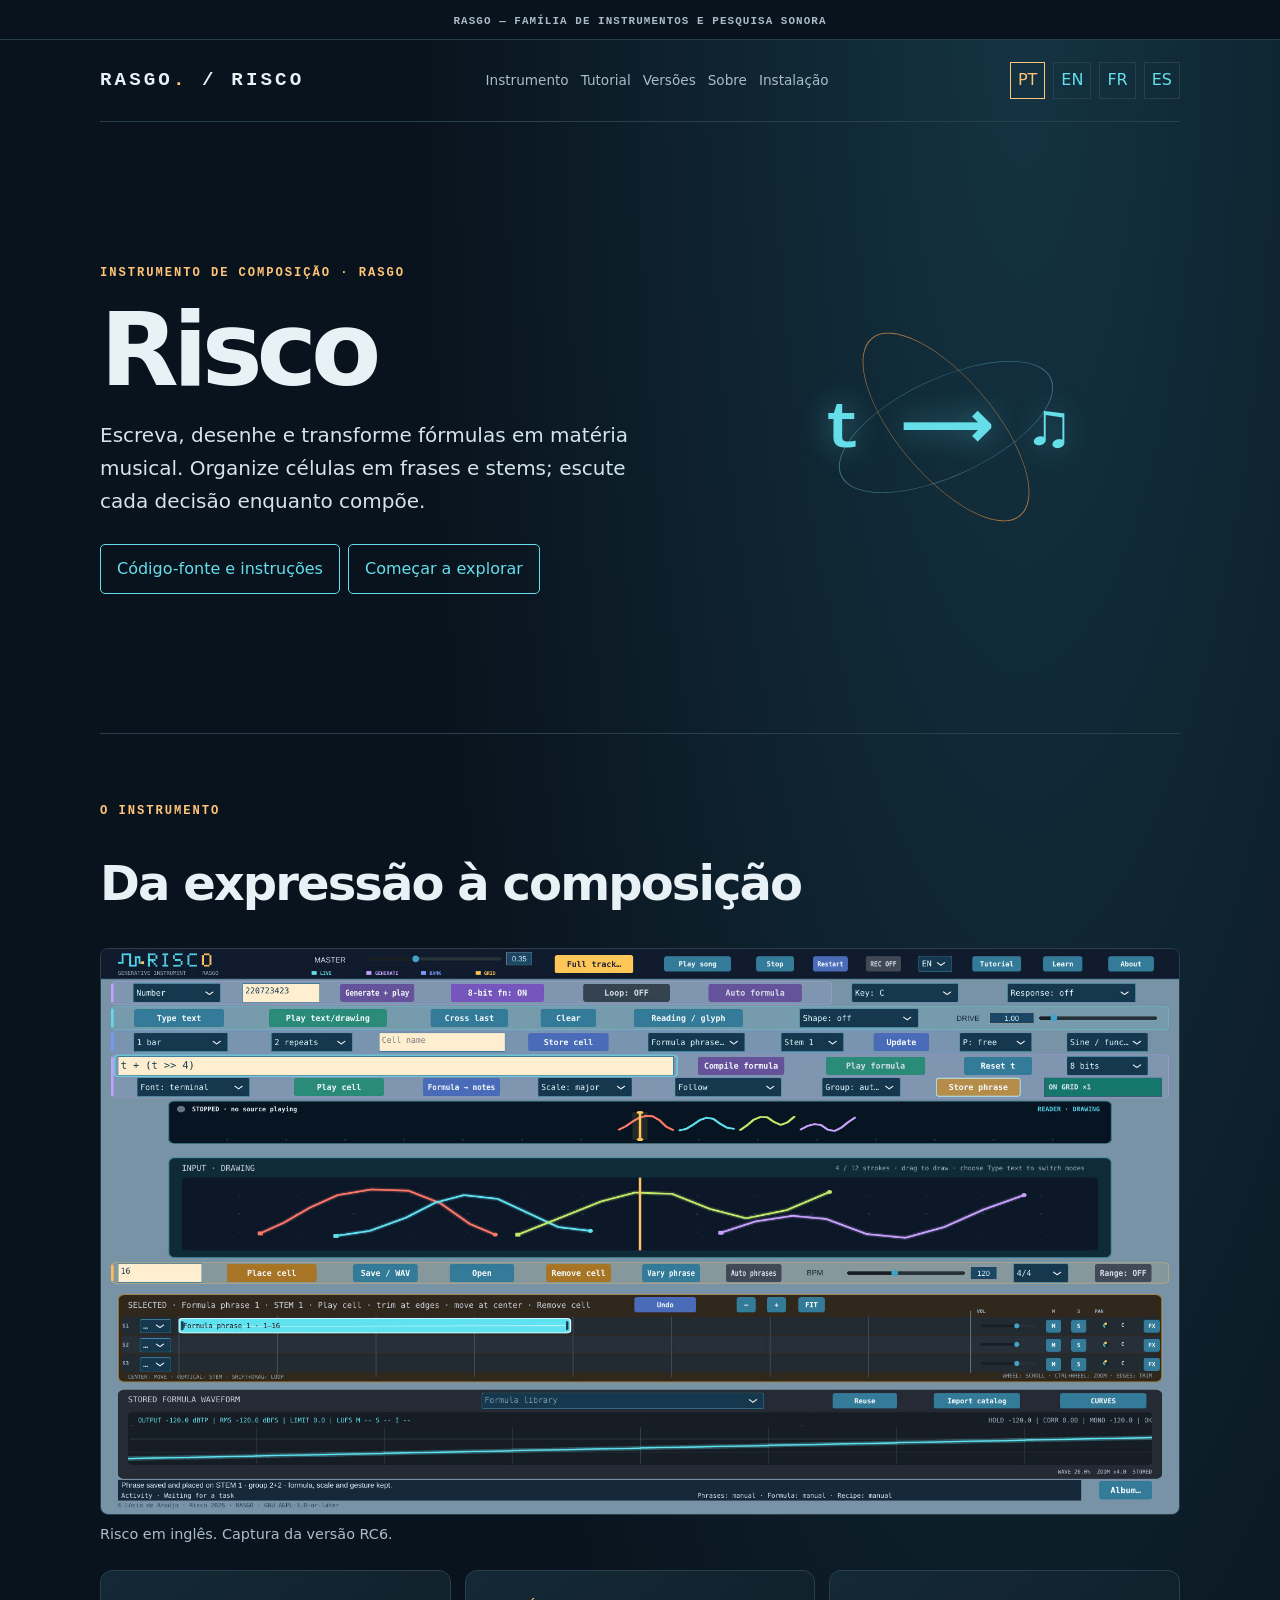
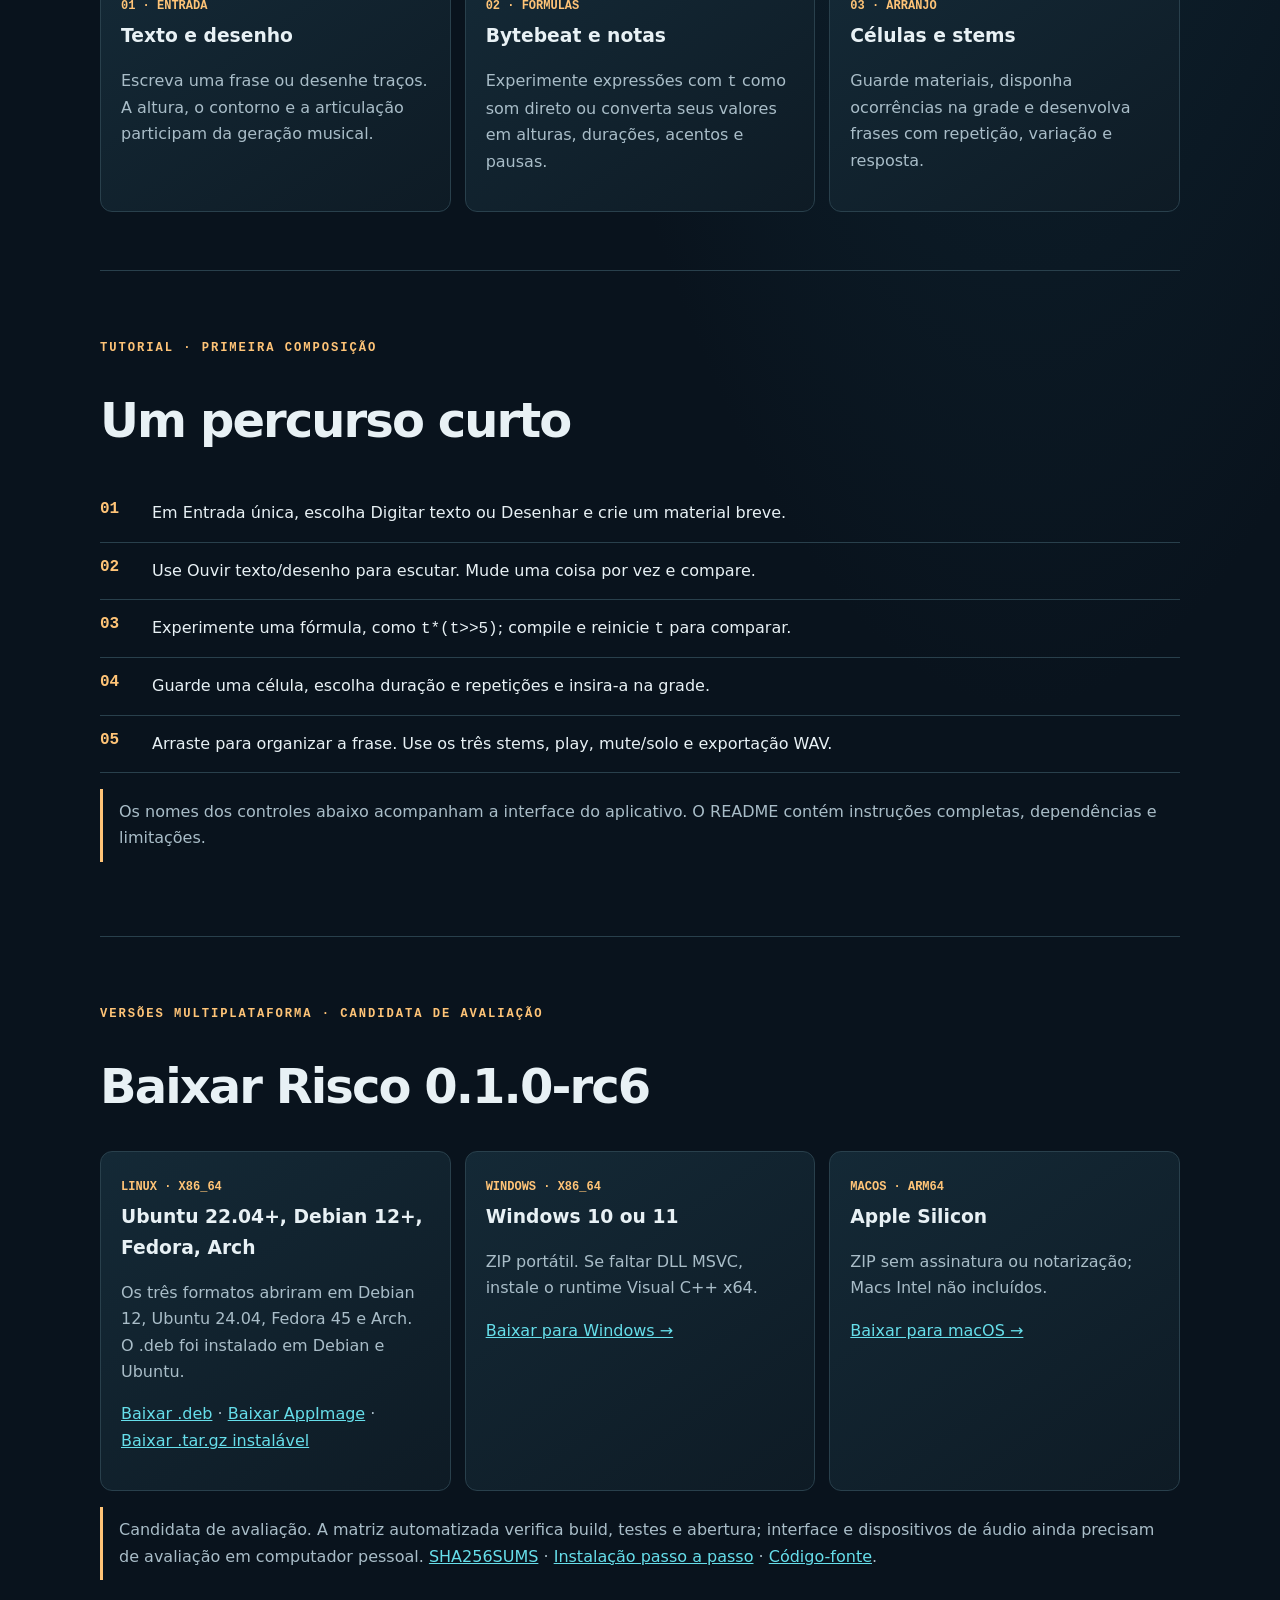
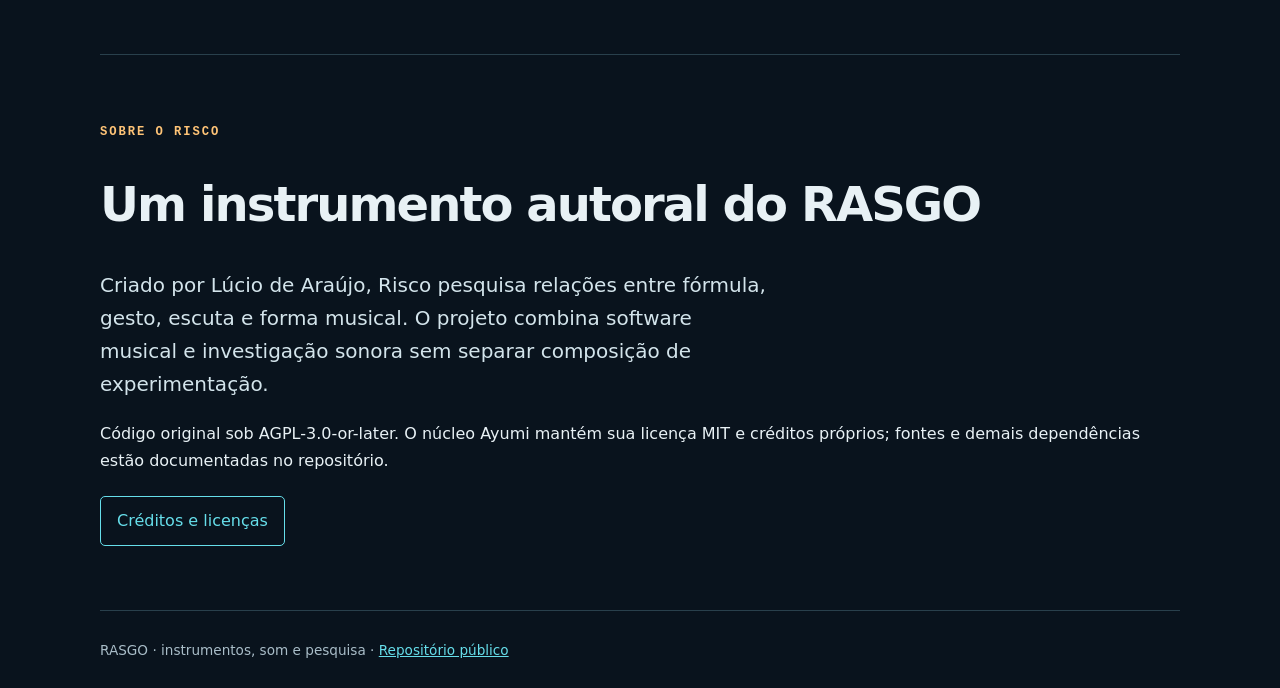
==== commit 28238cf8: "Add the RASGO family strip to the Risco site and guides" ====
--- a/website/index.html
+++ b/website/index.html
@@ -1,3 +1,5 @@
-<!doctype html><html lang="pt-BR"><head><meta charset="utf-8"><meta name="viewport" content="width=device-width,initial-scale=1"><meta name="description" content="Risco — instrumento musical de fórmulas, desenho, Bytebeat e composição por células."><title>Risco — instrumento musical</title><link rel="stylesheet" href="style.css"></head><body><header><a class="brand" href="#top">RASGO<b>.</b> / RISCO</a><nav><a href="#instrumento">Instrumento</a><a href="#tutorial">Tutorial</a><a href="#versoes">Versões</a><a href="#sobre">Sobre</a><a href="instalacao.html">Instalação</a></nav><div class="lang"><a class="current" href="index.html">PT</a><a href="en.html">EN</a><a href="fr.html">FR</a><a href="es.html">ES</a></div></header><main><section class="hero" id="top"><div><p class="eyebrow">Instrumento de composição · RASGO</p><h1>Risco</h1><p class="lead">Escreva, desenhe e transforme fórmulas em matéria musical. Organize células em frases e stems; escute cada decisão enquanto compõe.</p><a class="button" href="https://github.com/lucioaraujo/risco">Código-fonte e instruções</a><a class="button" href="#tutorial">Começar a explorar</a></div><div class="orbit" aria-label="Fórmulas transformadas em música"><span>t ⟶ ♫</span></div></section><section id="instrumento"><p class="eyebrow">O instrumento</p><h2>Da expressão à composição</h2>
+<!doctype html><html lang="pt-BR"><head><meta charset="utf-8"><meta name="viewport" content="width=device-width,initial-scale=1"><meta name="description" content="Risco — instrumento musical de fórmulas, desenho, Bytebeat e composição por células."><title>Risco — instrumento musical</title><link rel="stylesheet" href="style.css"></head><body>
+<div class="rasgo-strip"><a href="https://rasgoinstruments.arquiviagem.net/?lang=pt">RASGO — família de instrumentos e pesquisa sonora</a></div>
+<header><a class="brand" href="#top">RASGO<b>.</b> / RISCO</a><nav><a href="#instrumento">Instrumento</a><a href="#tutorial">Tutorial</a><a href="#versoes">Versões</a><a href="#sobre">Sobre</a><a href="instalacao.html">Instalação</a></nav><div class="lang"><a class="current" href="index.html">PT</a><a href="en.html">EN</a><a href="fr.html">FR</a><a href="es.html">ES</a></div></header><main><section class="hero" id="top"><div><p class="eyebrow">Instrumento de composição · RASGO</p><h1>Risco</h1><p class="lead">Escreva, desenhe e transforme fórmulas em matéria musical. Organize células em frases e stems; escute cada decisão enquanto compõe.</p><a class="button" href="https://github.com/lucioaraujo/risco">Código-fonte e instruções</a><a class="button" href="#tutorial">Começar a explorar</a></div><div class="orbit" aria-label="Fórmulas transformadas em música"><span>t ⟶ ♫</span></div></section><section id="instrumento"><p class="eyebrow">O instrumento</p><h2>Da expressão à composição</h2>
 <figure class="interface"><a href="assets/risco-1920.jpg"><img src="assets/risco-1920.jpg" width="1920" height="1006" alt="Interface do Risco em inglês com quatro traços, editor de fórmulas e grade de composição."></a><figcaption>Risco em inglês. Captura da versão RC6.</figcaption></figure>
 <div class="grid"><article class="card"><span class="tag">01 · Entrada</span><h3>Texto e desenho</h3><p>Escreva uma frase ou desenhe traços. A altura, o contorno e a articulação participam da geração musical.</p></article><article class="card"><span class="tag">02 · Fórmulas</span><h3>Bytebeat e notas</h3><p>Experimente expressões com <code>t</code> como som direto ou converta seus valores em alturas, durações, acentos e pausas.</p></article><article class="card"><span class="tag">03 · Arranjo</span><h3>Células e stems</h3><p>Guarde materiais, disponha ocorrências na grade e desenvolva frases com repetição, variação e resposta.</p></article></div></section><section id="tutorial"><p class="eyebrow">Tutorial · primeira composição</p><h2>Um percurso curto</h2><ol class="steps"><li>Em Entrada única, escolha Digitar texto ou Desenhar e crie um material breve.</li><li>Use Ouvir texto/desenho para escutar. Mude uma coisa por vez e compare.</li><li>Experimente uma fórmula, como <code>t*(t&gt;&gt;5)</code>; compile e reinicie <code>t</code> para comparar.</li><li>Guarde uma célula, escolha duração e repetições e insira-a na grade.</li><li>Arraste para organizar a frase. Use os três stems, play, mute/solo e exportação WAV.</li></ol><p class="note">Os nomes dos controles abaixo acompanham a interface do aplicativo. O README contém instruções completas, dependências e limitações.</p></section><section id="versoes"><p class="eyebrow">Versões multiplataforma · candidata de avaliação</p><h2>Baixar Risco 0.1.0-rc6</h2><div class="grid"><article class="card"><span class="tag">Linux · x86_64</span><h3>Ubuntu 22.04+, Debian 12+, Fedora, Arch</h3><p>Os três formatos abriram em Debian 12, Ubuntu 24.04, Fedora 45 e Arch. O .deb foi instalado em Debian e Ubuntu.</p><p><a href="https://github.com/lucioaraujo/risco/releases/download/v0.1.0-rc6/risco-0.1.0-linux-x86_64.deb">Baixar .deb</a> · <a href="https://github.com/lucioaraujo/risco/releases/download/v0.1.0-rc6/risco-0.1.0-linux-x86_64.AppImage">Baixar AppImage</a> · <a href="https://github.com/lucioaraujo/risco/releases/download/v0.1.0-rc6/risco-0.1.0-linux-x86_64.tar.gz">Baixar .tar.gz instalável</a></p></article><article class="card"><span class="tag">Windows · x86_64</span><h3>Windows 10 ou 11</h3><p>ZIP portátil. Se faltar DLL MSVC, instale o runtime Visual C++ x64.</p><a href="https://github.com/lucioaraujo/risco/releases/download/v0.1.0-rc6/risco-0.1.0-windows-x64.zip">Baixar para Windows →</a></article><article class="card"><span class="tag">macOS · arm64</span><h3>Apple Silicon</h3><p>ZIP sem assinatura ou notarização; Macs Intel não incluídos.</p><a href="https://github.com/lucioaraujo/risco/releases/download/v0.1.0-rc6/risco-0.1.0-macos-arm64.zip">Baixar para macOS →</a></article></div><p class="note">Candidata de avaliação. A matriz automatizada verifica build, testes e abertura; interface e dispositivos de áudio ainda precisam de avaliação em computador pessoal. <a href="https://github.com/lucioaraujo/risco/releases/download/v0.1.0-rc6/SHA256SUMS">SHA256SUMS</a> · <a href="instalacao.html">Instalação passo a passo</a> · <a href="https://github.com/lucioaraujo/risco/tree/v0.1.0-rc6">Código-fonte</a>.</p></section><section id="sobre"><p class="eyebrow">Sobre o Risco</p><h2>Um instrumento autoral do RASGO</h2><p class="lead">Criado por Lúcio de Araújo, Risco pesquisa relações entre fórmula, gesto, escuta e forma musical. O projeto combina software musical e investigação sonora sem separar composição de experimentação.</p><p>Código original sob AGPL-3.0-or-later. O núcleo Ayumi mantém sua licença MIT e créditos próprios; fontes e demais dependências estão documentadas no repositório.</p><a class="button" href="https://github.com/lucioaraujo/risco/blob/main/CREDITOS_E_LICENCAS.md">Créditos e licenças</a></section></main><footer>RASGO · instrumentos, som e pesquisa · <a href="https://github.com/lucioaraujo/risco">Repositório público</a></footer></body></html>
--- a/website/style.css
+++ b/website/style.css
@@ -1,4 +1,25 @@
 :root{color-scheme:dark;--bg:#09131d;--panel:#112331;--ink:#e8f1f5;--muted:#a9bdc8;--cyan:#66deea;--amber:#ffc477;--line:#29404c}*{box-sizing:border-box}html{scroll-behavior:smooth}body{margin:0;background:radial-gradient(ellipse at 80% 0,#143342 0,transparent 38rem),var(--bg);color:var(--ink);font:16px/1.65 system-ui,sans-serif}a{color:var(--cyan)}header,main,footer{width:min(1080px,calc(100% - 36px));margin:auto}header{padding:22px 0;display:flex;justify-content:space-between;align-items:center;border-bottom:1px solid var(--line)}.brand{font:700 1.2rem ui-monospace,monospace;letter-spacing:.16em;color:var(--ink);text-decoration:none}.brand b{color:var(--amber)}nav{display:flex;gap:12px}nav a{color:var(--muted);text-decoration:none;font-size:.85rem}.lang{display:flex;gap:8px}.lang a{padding:4px 7px;border:1px solid var(--line);text-decoration:none}.lang .current{color:var(--amber);border-color:var(--amber)}section{padding:58px 0;border-bottom:1px solid var(--line)}.hero{min-height:68vh;display:grid;align-content:center;grid-template-columns:1.1fr .9fr;gap:40px}.eyebrow{font:700 .76rem ui-monospace,monospace;color:var(--amber);letter-spacing:.16em;text-transform:uppercase}h1{font-size:clamp(3rem,8vw,6.5rem);line-height:.95;letter-spacing:-.06em;margin:.2em 0}h2{font-size:clamp(1.8rem,4vw,3rem);line-height:1.05;letter-spacing:-.04em}h3{margin:.2em 0}.lead{font-size:1.25rem;color:#d3e4eb;max-width:42rem}.orbit{min-height:270px;display:grid;place-items:center;position:relative;font:700 clamp(2rem,5vw,4.5rem) ui-monospace,monospace;color:var(--cyan)}.orbit:before,.orbit:after{content:"";position:absolute;width:230px;height:230px;border:1px solid #3b7181;border-radius:50%;transform:rotate(-25deg) scaleY(.42)}.orbit:after{transform:rotate(50deg) scaleY(.42);border-color:#b67c43}.orbit span{position:relative;z-index:1;text-shadow:0 0 30px #66deea77}.grid{display:grid;grid-template-columns:repeat(auto-fit,minmax(220px,1fr));gap:14px}.card{background:linear-gradient(145deg,#142936,#0e1b25);border:1px solid var(--line);border-radius:12px;padding:20px}.card p{color:var(--muted)}.tag{color:var(--amber);font:700 .75rem ui-monospace,monospace;text-transform:uppercase}.steps{counter-reset:s;list-style:none;padding:0}.steps li{counter-increment:s;padding:15px 0 15px 52px;border-bottom:1px solid var(--line);position:relative}.steps li:before{content:"0" counter(s);position:absolute;left:0;color:var(--amber);font:700 1rem ui-monospace,monospace}.button{display:inline-block;border:1px solid var(--cyan);padding:11px 16px;color:var(--cyan);text-decoration:none;border-radius:5px;margin:6px 8px 6px 0}.note{border-left:3px solid var(--amber);padding:10px 16px;color:var(--muted)}footer{padding:28px 0;color:var(--muted);font-size:.85rem}@media(max-width:700px){header{flex-wrap:wrap;gap:15px}.hero{grid-template-columns:1fr;gap:0;min-height:auto}.orbit{min-height:190px}.orbit:before,.orbit:after{width:170px;height:170px}nav{order:3;width:100%;justify-content:space-between}}
+
+.rasgo-strip {
+  position: sticky;
+  top: 0;
+  z-index: 10;
+  padding: .4rem 1rem;
+  text-align: center;
+  background: var(--bg);
+  border-bottom: 1px solid var(--line);
+}
+.rasgo-strip a {
+  color: var(--muted);
+  font: 700 .68rem/1.4 ui-monospace, monospace;
+  letter-spacing: .1em;
+  text-decoration: none;
+  text-transform: uppercase;
+}
+.rasgo-strip a:hover,
+.rasgo-strip a:focus-visible {
+  color: var(--amber);
+}
 
 .interface {
   margin: 0 0 1.5rem;
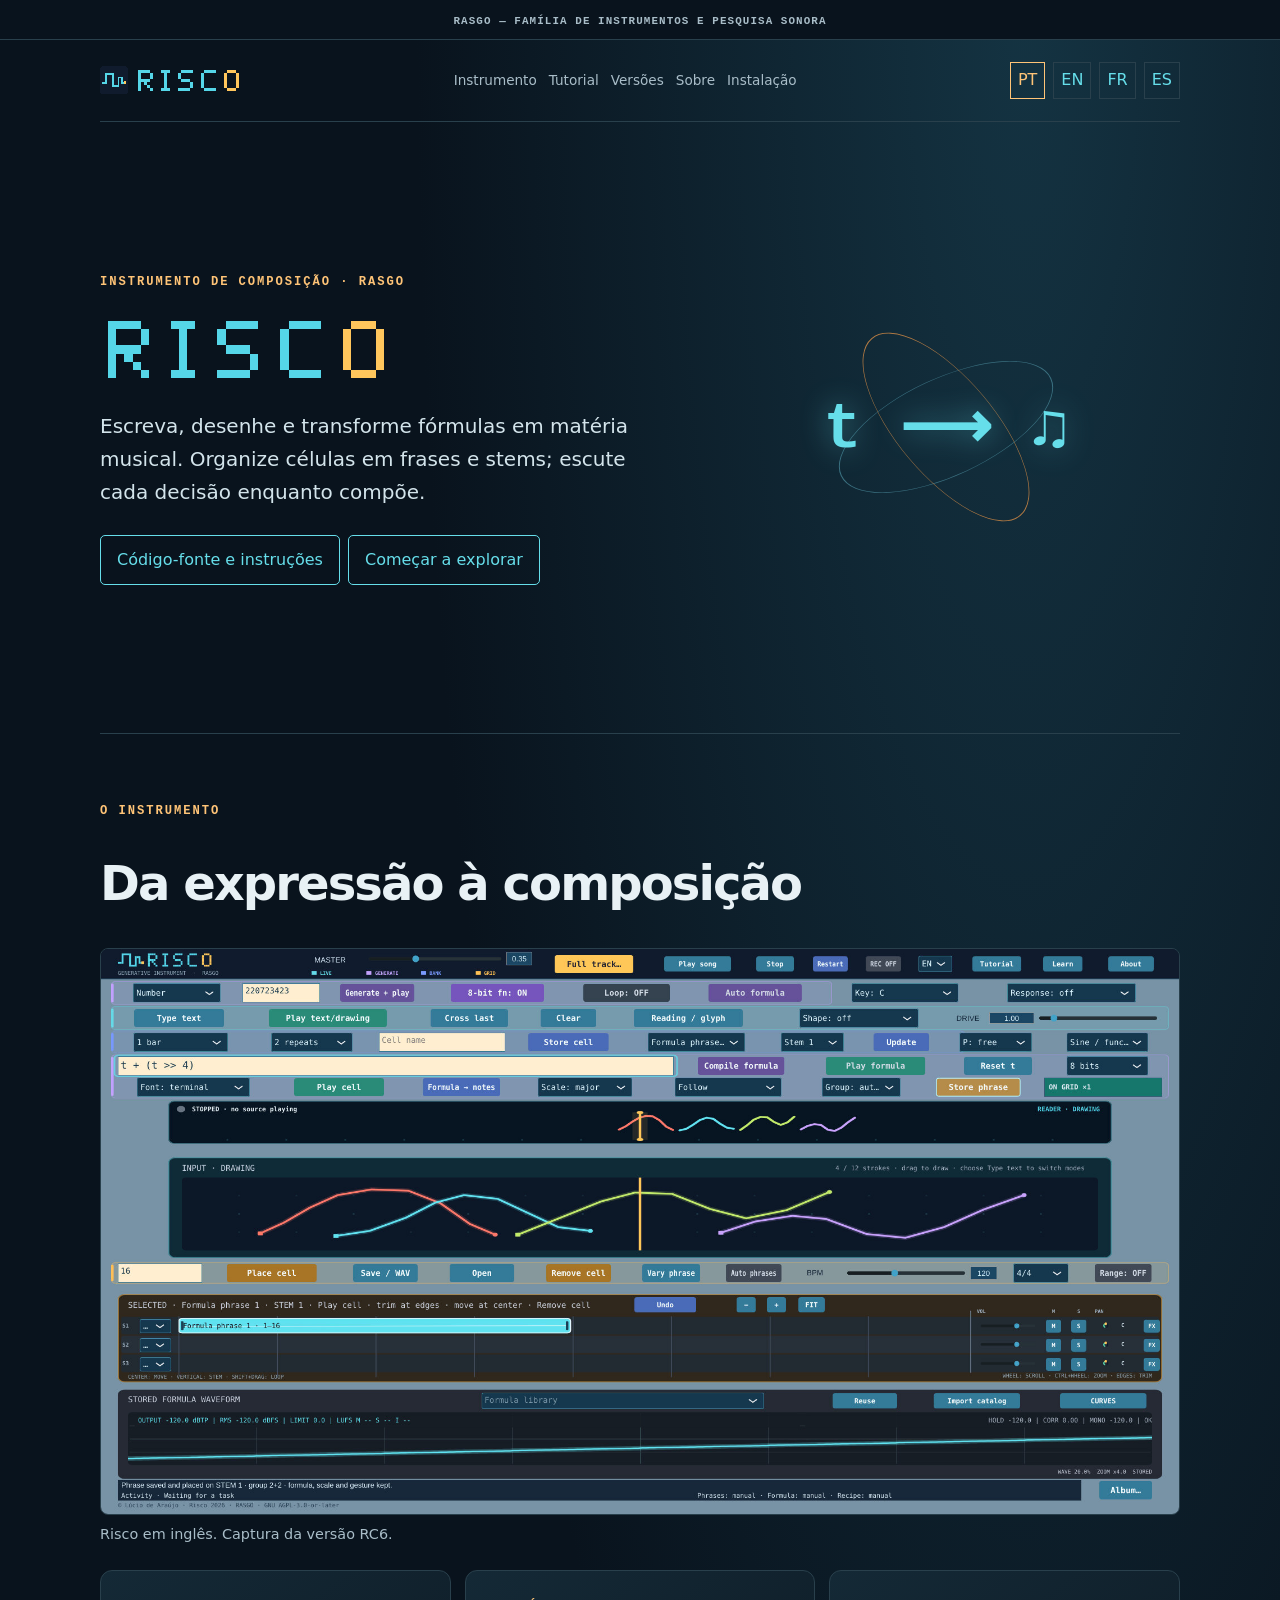
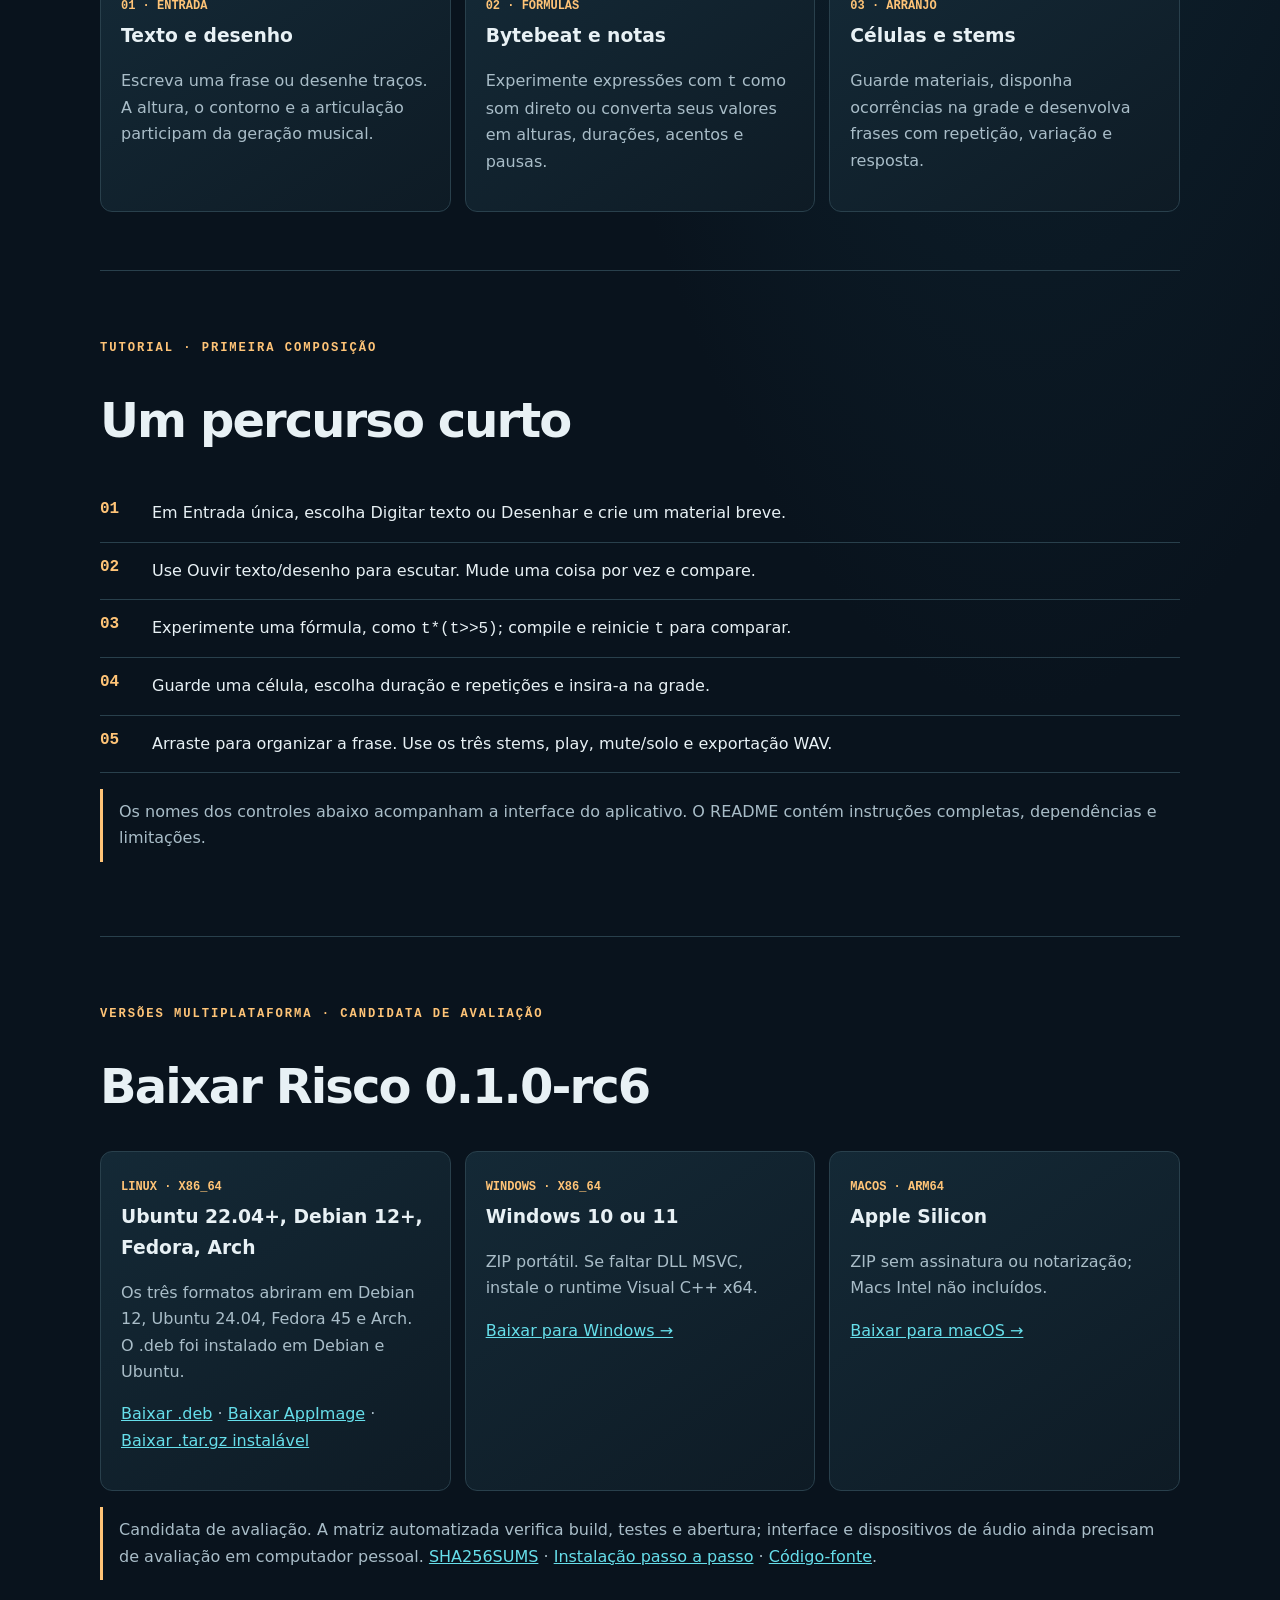
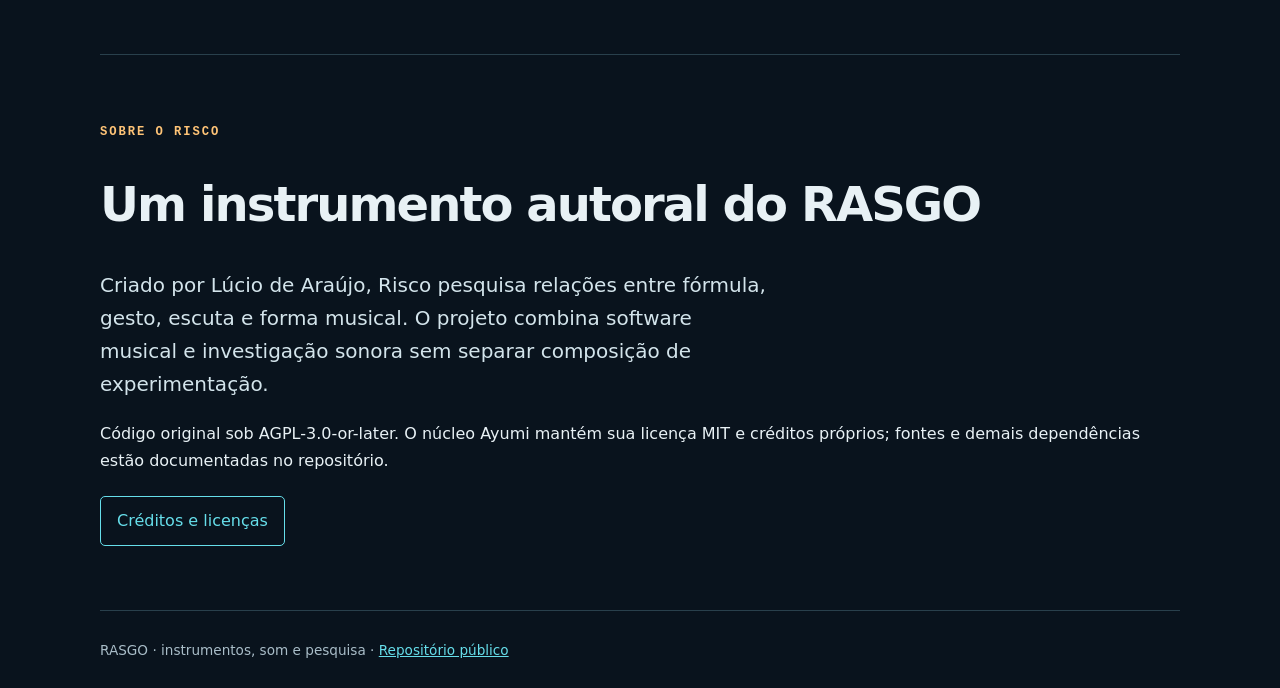
==== commit d889c4f2: "Use Risco’s original logo and browser icons on the website" ====
--- a/website/index.html
+++ b/website/index.html
@@ -1,5 +1,9 @@
-<!doctype html><html lang="pt-BR"><head><meta charset="utf-8"><meta name="viewport" content="width=device-width,initial-scale=1"><meta name="description" content="Risco — instrumento musical de fórmulas, desenho, Bytebeat e composição por células."><title>Risco — instrumento musical</title><link rel="stylesheet" href="style.css"></head><body>
+<!doctype html><html lang="pt-BR"><head><meta charset="utf-8"><meta name="viewport" content="width=device-width,initial-scale=1"><meta name="description" content="Risco — instrumento musical de fórmulas, desenho, Bytebeat e composição por células."><title>Risco — instrumento musical</title><link rel="icon" type="image/x-icon" sizes="16x16 32x32 48x48" href="assets/identity/favicon.ico">
+<link rel="icon" type="image/png" sizes="32x32" href="assets/identity/favicon-32.png">
+<link rel="icon" type="image/svg+xml" sizes="any" href="assets/identity/risco-favicon.svg">
+<link rel="apple-touch-icon" sizes="180x180" href="assets/identity/apple-touch-icon.png">
+<link rel="stylesheet" href="style.css?v=20261126-logo"></head><body>
 <div class="rasgo-strip"><a href="https://rasgoinstruments.arquiviagem.net/?lang=pt">RASGO — família de instrumentos e pesquisa sonora</a></div>
-<header><a class="brand" href="#top">RASGO<b>.</b> / RISCO</a><nav><a href="#instrumento">Instrumento</a><a href="#tutorial">Tutorial</a><a href="#versoes">Versões</a><a href="#sobre">Sobre</a><a href="instalacao.html">Instalação</a></nav><div class="lang"><a class="current" href="index.html">PT</a><a href="en.html">EN</a><a href="fr.html">FR</a><a href="es.html">ES</a></div></header><main><section class="hero" id="top"><div><p class="eyebrow">Instrumento de composição · RASGO</p><h1>Risco</h1><p class="lead">Escreva, desenhe e transforme fórmulas em matéria musical. Organize células em frases e stems; escute cada decisão enquanto compõe.</p><a class="button" href="https://github.com/lucioaraujo/risco">Código-fonte e instruções</a><a class="button" href="#tutorial">Começar a explorar</a></div><div class="orbit" aria-label="Fórmulas transformadas em música"><span>t ⟶ ♫</span></div></section><section id="instrumento"><p class="eyebrow">O instrumento</p><h2>Da expressão à composição</h2>
+<header><a class="brand" href="#top"><img src="assets/identity/risco-favicon.svg" width="28" height="28" alt=""><img src="assets/identity/risco-wordmark.svg" width="106" height="29" alt="Risco"></a><nav><a href="#instrumento">Instrumento</a><a href="#tutorial">Tutorial</a><a href="#versoes">Versões</a><a href="#sobre">Sobre</a><a href="instalacao.html">Instalação</a></nav><div class="lang"><a class="current" href="index.html">PT</a><a href="en.html">EN</a><a href="fr.html">FR</a><a href="es.html">ES</a></div></header><main><section class="hero" id="top"><div><p class="eyebrow">Instrumento de composição · RASGO</p><h1 class="hero-wordmark"><img src="assets/identity/risco-wordmark.svg" width="106" height="29" alt="Risco"></h1><p class="lead">Escreva, desenhe e transforme fórmulas em matéria musical. Organize células em frases e stems; escute cada decisão enquanto compõe.</p><a class="button" href="https://github.com/lucioaraujo/risco">Código-fonte e instruções</a><a class="button" href="#tutorial">Começar a explorar</a></div><div class="orbit" aria-label="Fórmulas transformadas em música"><span>t ⟶ ♫</span></div></section><section id="instrumento"><p class="eyebrow">O instrumento</p><h2>Da expressão à composição</h2>
 <figure class="interface"><a href="assets/risco-1920.jpg"><img src="assets/risco-1920.jpg" width="1920" height="1006" alt="Interface do Risco em inglês com quatro traços, editor de fórmulas e grade de composição."></a><figcaption>Risco em inglês. Captura da versão RC6.</figcaption></figure>
 <div class="grid"><article class="card"><span class="tag">01 · Entrada</span><h3>Texto e desenho</h3><p>Escreva uma frase ou desenhe traços. A altura, o contorno e a articulação participam da geração musical.</p></article><article class="card"><span class="tag">02 · Fórmulas</span><h3>Bytebeat e notas</h3><p>Experimente expressões com <code>t</code> como som direto ou converta seus valores em alturas, durações, acentos e pausas.</p></article><article class="card"><span class="tag">03 · Arranjo</span><h3>Células e stems</h3><p>Guarde materiais, disponha ocorrências na grade e desenvolva frases com repetição, variação e resposta.</p></article></div></section><section id="tutorial"><p class="eyebrow">Tutorial · primeira composição</p><h2>Um percurso curto</h2><ol class="steps"><li>Em Entrada única, escolha Digitar texto ou Desenhar e crie um material breve.</li><li>Use Ouvir texto/desenho para escutar. Mude uma coisa por vez e compare.</li><li>Experimente uma fórmula, como <code>t*(t&gt;&gt;5)</code>; compile e reinicie <code>t</code> para comparar.</li><li>Guarde uma célula, escolha duração e repetições e insira-a na grade.</li><li>Arraste para organizar a frase. Use os três stems, play, mute/solo e exportação WAV.</li></ol><p class="note">Os nomes dos controles abaixo acompanham a interface do aplicativo. O README contém instruções completas, dependências e limitações.</p></section><section id="versoes"><p class="eyebrow">Versões multiplataforma · candidata de avaliação</p><h2>Baixar Risco 0.1.0-rc6</h2><div class="grid"><article class="card"><span class="tag">Linux · x86_64</span><h3>Ubuntu 22.04+, Debian 12+, Fedora, Arch</h3><p>Os três formatos abriram em Debian 12, Ubuntu 24.04, Fedora 45 e Arch. O .deb foi instalado em Debian e Ubuntu.</p><p><a href="https://github.com/lucioaraujo/risco/releases/download/v0.1.0-rc6/risco-0.1.0-linux-x86_64.deb">Baixar .deb</a> · <a href="https://github.com/lucioaraujo/risco/releases/download/v0.1.0-rc6/risco-0.1.0-linux-x86_64.AppImage">Baixar AppImage</a> · <a href="https://github.com/lucioaraujo/risco/releases/download/v0.1.0-rc6/risco-0.1.0-linux-x86_64.tar.gz">Baixar .tar.gz instalável</a></p></article><article class="card"><span class="tag">Windows · x86_64</span><h3>Windows 10 ou 11</h3><p>ZIP portátil. Se faltar DLL MSVC, instale o runtime Visual C++ x64.</p><a href="https://github.com/lucioaraujo/risco/releases/download/v0.1.0-rc6/risco-0.1.0-windows-x64.zip">Baixar para Windows →</a></article><article class="card"><span class="tag">macOS · arm64</span><h3>Apple Silicon</h3><p>ZIP sem assinatura ou notarização; Macs Intel não incluídos.</p><a href="https://github.com/lucioaraujo/risco/releases/download/v0.1.0-rc6/risco-0.1.0-macos-arm64.zip">Baixar para macOS →</a></article></div><p class="note">Candidata de avaliação. A matriz automatizada verifica build, testes e abertura; interface e dispositivos de áudio ainda precisam de avaliação em computador pessoal. <a href="https://github.com/lucioaraujo/risco/releases/download/v0.1.0-rc6/SHA256SUMS">SHA256SUMS</a> · <a href="instalacao.html">Instalação passo a passo</a> · <a href="https://github.com/lucioaraujo/risco/tree/v0.1.0-rc6">Código-fonte</a>.</p></section><section id="sobre"><p class="eyebrow">Sobre o Risco</p><h2>Um instrumento autoral do RASGO</h2><p class="lead">Criado por Lúcio de Araújo, Risco pesquisa relações entre fórmula, gesto, escuta e forma musical. O projeto combina software musical e investigação sonora sem separar composição de experimentação.</p><p>Código original sob AGPL-3.0-or-later. O núcleo Ayumi mantém sua licença MIT e créditos próprios; fontes e demais dependências estão documentadas no repositório.</p><a class="button" href="https://github.com/lucioaraujo/risco/blob/main/CREDITOS_E_LICENCAS.md">Créditos e licenças</a></section></main><footer>RASGO · instrumentos, som e pesquisa · <a href="https://github.com/lucioaraujo/risco">Repositório público</a></footer></body></html>
--- a/website/style.css
+++ b/website/style.css
@@ -1,4 +1,19 @@
 :root{color-scheme:dark;--bg:#09131d;--panel:#112331;--ink:#e8f1f5;--muted:#a9bdc8;--cyan:#66deea;--amber:#ffc477;--line:#29404c}*{box-sizing:border-box}html{scroll-behavior:smooth}body{margin:0;background:radial-gradient(ellipse at 80% 0,#143342 0,transparent 38rem),var(--bg);color:var(--ink);font:16px/1.65 system-ui,sans-serif}a{color:var(--cyan)}header,main,footer{width:min(1080px,calc(100% - 36px));margin:auto}header{padding:22px 0;display:flex;justify-content:space-between;align-items:center;border-bottom:1px solid var(--line)}.brand{font:700 1.2rem ui-monospace,monospace;letter-spacing:.16em;color:var(--ink);text-decoration:none}.brand b{color:var(--amber)}nav{display:flex;gap:12px}nav a{color:var(--muted);text-decoration:none;font-size:.85rem}.lang{display:flex;gap:8px}.lang a{padding:4px 7px;border:1px solid var(--line);text-decoration:none}.lang .current{color:var(--amber);border-color:var(--amber)}section{padding:58px 0;border-bottom:1px solid var(--line)}.hero{min-height:68vh;display:grid;align-content:center;grid-template-columns:1.1fr .9fr;gap:40px}.eyebrow{font:700 .76rem ui-monospace,monospace;color:var(--amber);letter-spacing:.16em;text-transform:uppercase}h1{font-size:clamp(3rem,8vw,6.5rem);line-height:.95;letter-spacing:-.06em;margin:.2em 0}h2{font-size:clamp(1.8rem,4vw,3rem);line-height:1.05;letter-spacing:-.04em}h3{margin:.2em 0}.lead{font-size:1.25rem;color:#d3e4eb;max-width:42rem}.orbit{min-height:270px;display:grid;place-items:center;position:relative;font:700 clamp(2rem,5vw,4.5rem) ui-monospace,monospace;color:var(--cyan)}.orbit:before,.orbit:after{content:"";position:absolute;width:230px;height:230px;border:1px solid #3b7181;border-radius:50%;transform:rotate(-25deg) scaleY(.42)}.orbit:after{transform:rotate(50deg) scaleY(.42);border-color:#b67c43}.orbit span{position:relative;z-index:1;text-shadow:0 0 30px #66deea77}.grid{display:grid;grid-template-columns:repeat(auto-fit,minmax(220px,1fr));gap:14px}.card{background:linear-gradient(145deg,#142936,#0e1b25);border:1px solid var(--line);border-radius:12px;padding:20px}.card p{color:var(--muted)}.tag{color:var(--amber);font:700 .75rem ui-monospace,monospace;text-transform:uppercase}.steps{counter-reset:s;list-style:none;padding:0}.steps li{counter-increment:s;padding:15px 0 15px 52px;border-bottom:1px solid var(--line);position:relative}.steps li:before{content:"0" counter(s);position:absolute;left:0;color:var(--amber);font:700 1rem ui-monospace,monospace}.button{display:inline-block;border:1px solid var(--cyan);padding:11px 16px;color:var(--cyan);text-decoration:none;border-radius:5px;margin:6px 8px 6px 0}.note{border-left:3px solid var(--amber);padding:10px 16px;color:var(--muted)}footer{padding:28px 0;color:var(--muted);font-size:.85rem}@media(max-width:700px){header{flex-wrap:wrap;gap:15px}.hero{grid-template-columns:1fr;gap:0;min-height:auto}.orbit{min-height:190px}.orbit:before,.orbit:after{width:170px;height:170px}nav{order:3;width:100%;justify-content:space-between}}
+
+.brand {
+  display: inline-flex;
+  align-items: center;
+  gap: .4rem;
+}
+.brand img,
+.hero-wordmark img {
+  display: block;
+}
+.hero-wordmark img {
+  width: clamp(156px, 60vw, 290px);
+  height: auto;
+  margin-left: -.025em;
+}
 
 .rasgo-strip {
   position: sticky;
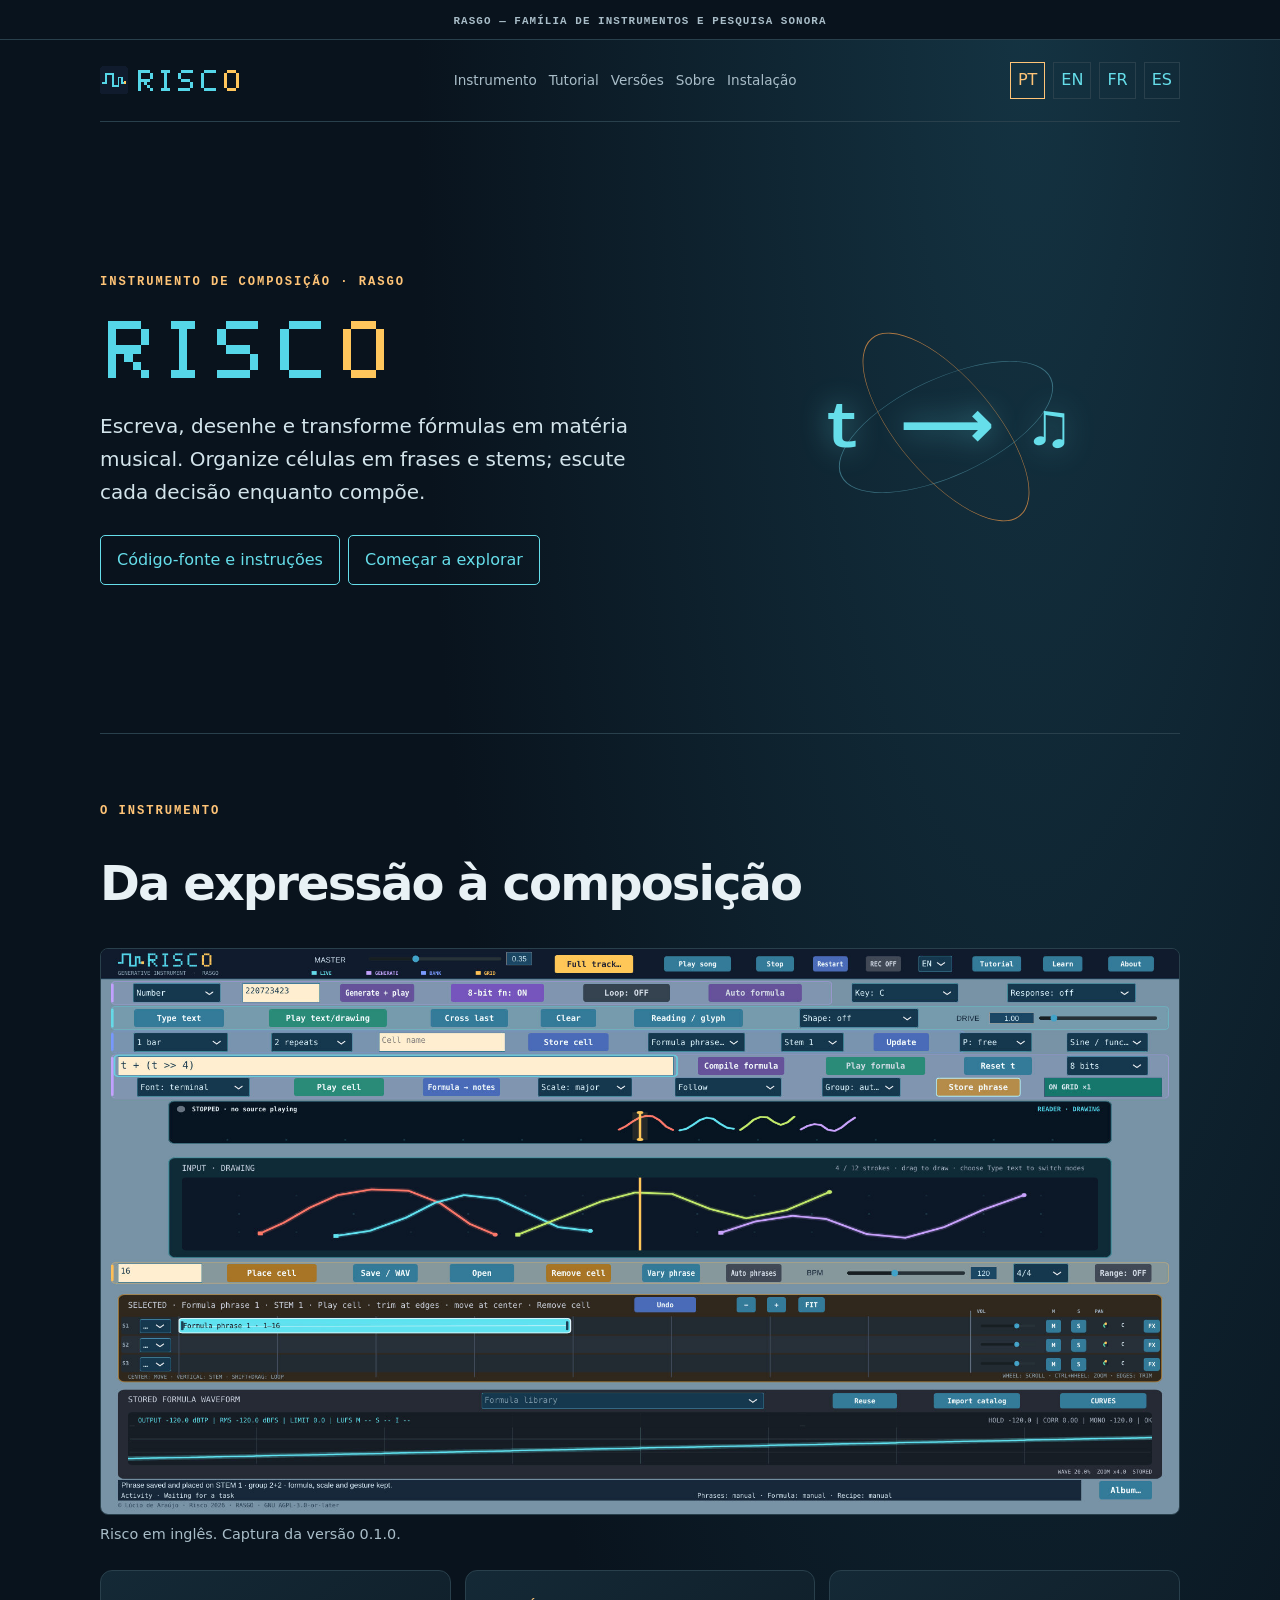
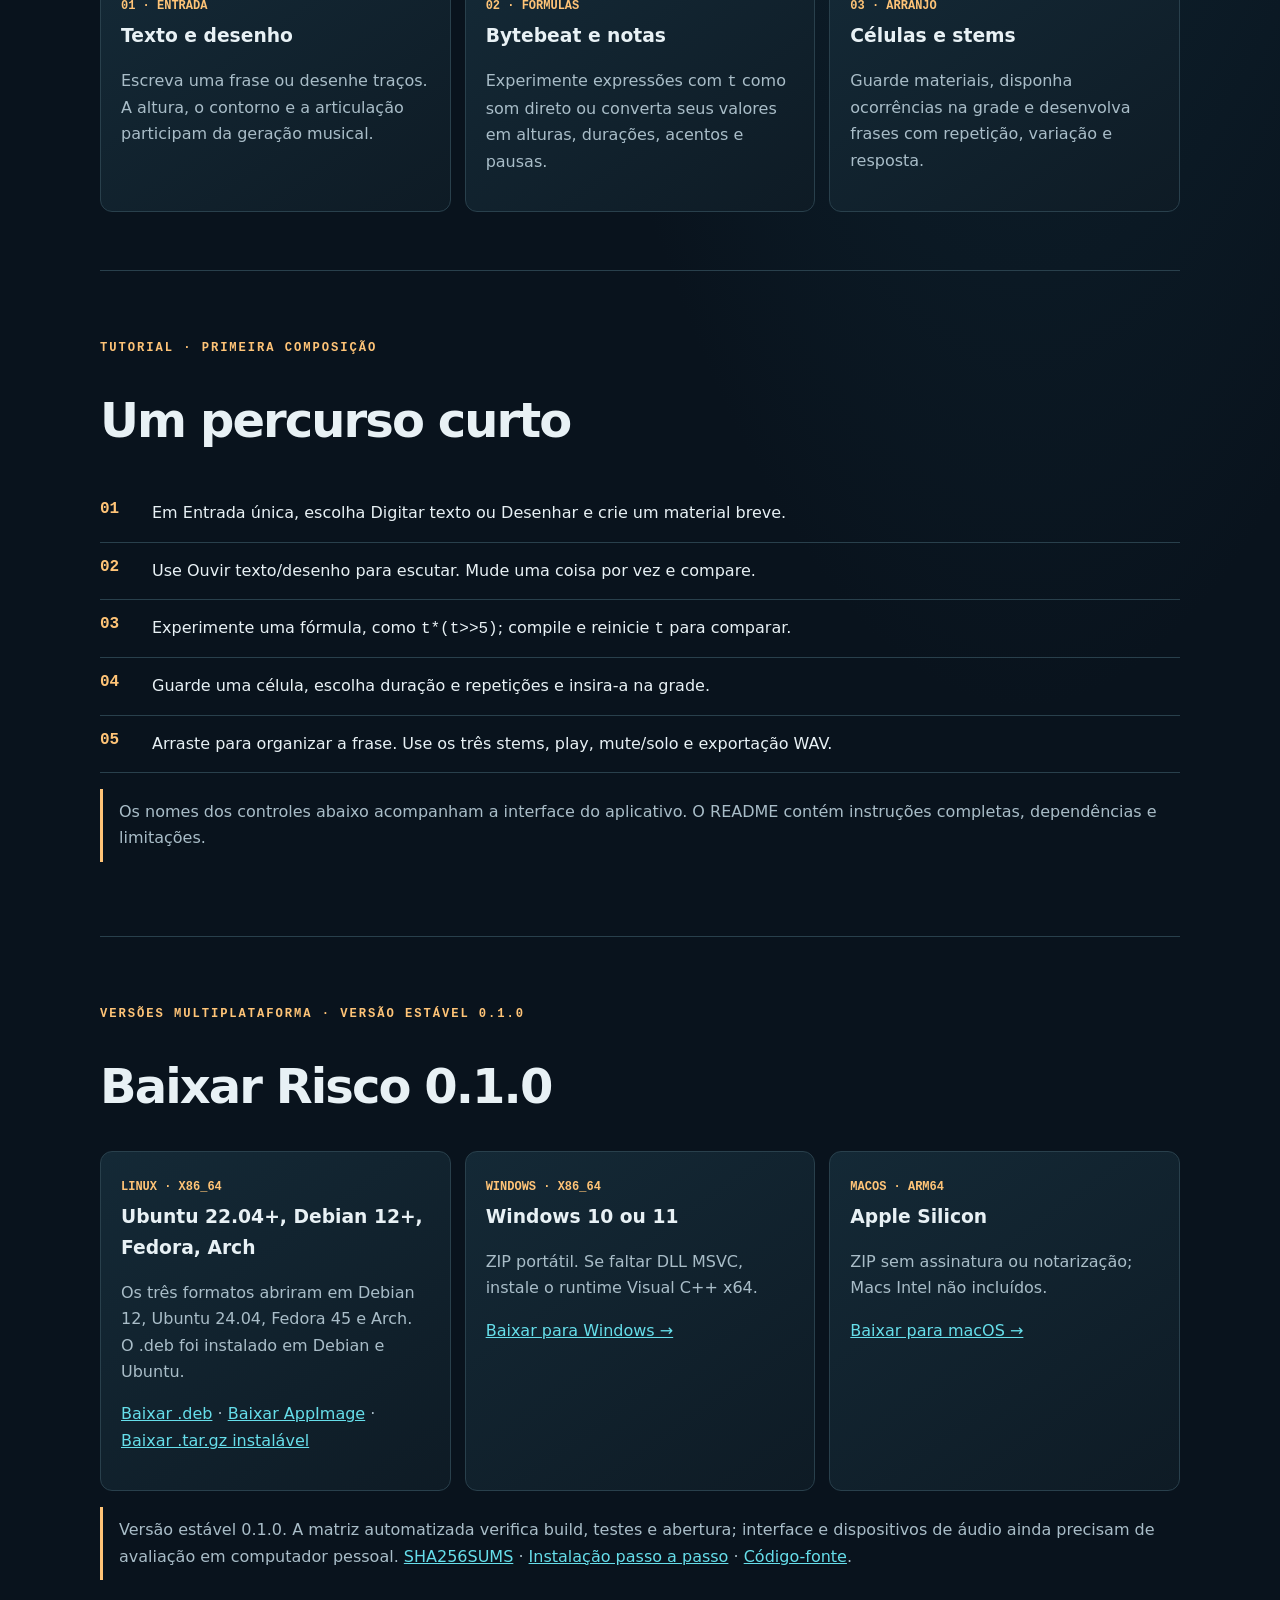
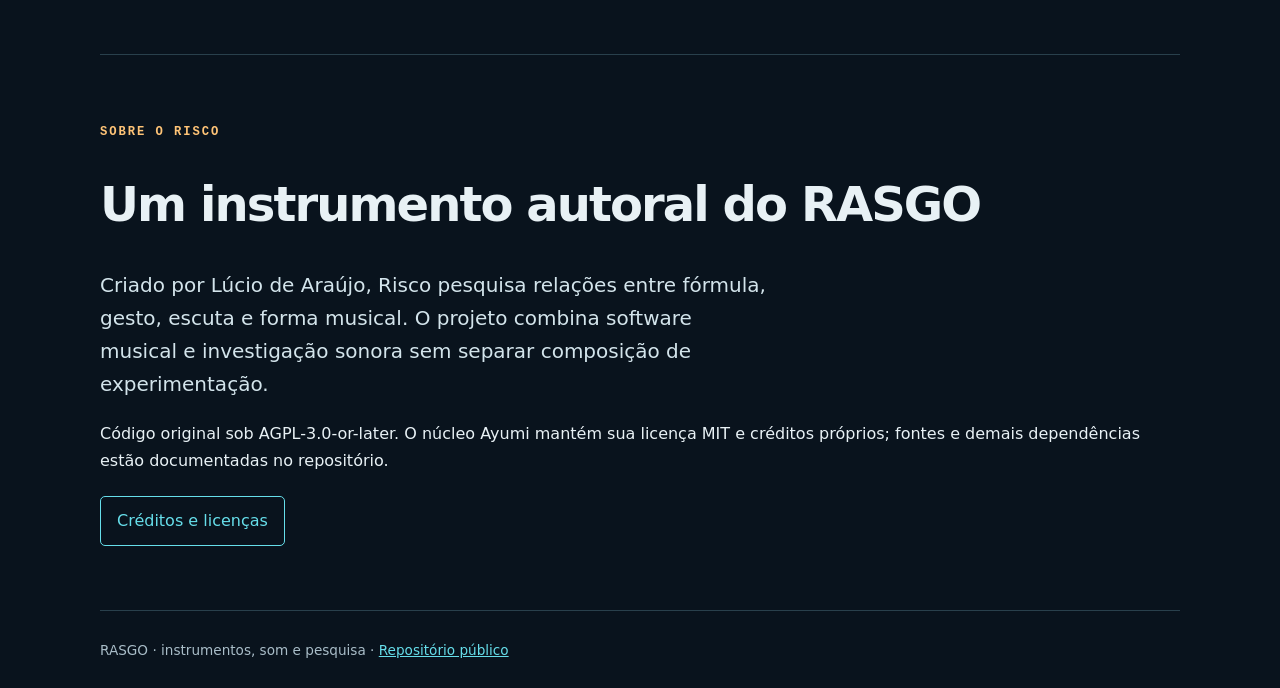
==== commit b752c719: "Publish stable Risco 0.1.0 website" ====
--- a/website/index.html
+++ b/website/index.html
@@ -5,5 +5,5 @@
 <link rel="stylesheet" href="style.css?v=20261126-logo"></head><body>
 <div class="rasgo-strip"><a href="https://rasgoinstruments.arquiviagem.net/?lang=pt">RASGO — família de instrumentos e pesquisa sonora</a></div>
 <header><a class="brand" href="#top"><img src="assets/identity/risco-favicon.svg" width="28" height="28" alt=""><img src="assets/identity/risco-wordmark.svg" width="106" height="29" alt="Risco"></a><nav><a href="#instrumento">Instrumento</a><a href="#tutorial">Tutorial</a><a href="#versoes">Versões</a><a href="#sobre">Sobre</a><a href="instalacao.html">Instalação</a></nav><div class="lang"><a class="current" href="index.html">PT</a><a href="en.html">EN</a><a href="fr.html">FR</a><a href="es.html">ES</a></div></header><main><section class="hero" id="top"><div><p class="eyebrow">Instrumento de composição · RASGO</p><h1 class="hero-wordmark"><img src="assets/identity/risco-wordmark.svg" width="106" height="29" alt="Risco"></h1><p class="lead">Escreva, desenhe e transforme fórmulas em matéria musical. Organize células em frases e stems; escute cada decisão enquanto compõe.</p><a class="button" href="https://github.com/lucioaraujo/risco">Código-fonte e instruções</a><a class="button" href="#tutorial">Começar a explorar</a></div><div class="orbit" aria-label="Fórmulas transformadas em música"><span>t ⟶ ♫</span></div></section><section id="instrumento"><p class="eyebrow">O instrumento</p><h2>Da expressão à composição</h2>
-<figure class="interface"><a href="assets/risco-1920.jpg"><img src="assets/risco-1920.jpg" width="1920" height="1006" alt="Interface do Risco em inglês com quatro traços, editor de fórmulas e grade de composição."></a><figcaption>Risco em inglês. Captura da versão RC6.</figcaption></figure>
-<div class="grid"><article class="card"><span class="tag">01 · Entrada</span><h3>Texto e desenho</h3><p>Escreva uma frase ou desenhe traços. A altura, o contorno e a articulação participam da geração musical.</p></article><article class="card"><span class="tag">02 · Fórmulas</span><h3>Bytebeat e notas</h3><p>Experimente expressões com <code>t</code> como som direto ou converta seus valores em alturas, durações, acentos e pausas.</p></article><article class="card"><span class="tag">03 · Arranjo</span><h3>Células e stems</h3><p>Guarde materiais, disponha ocorrências na grade e desenvolva frases com repetição, variação e resposta.</p></article></div></section><section id="tutorial"><p class="eyebrow">Tutorial · primeira composição</p><h2>Um percurso curto</h2><ol class="steps"><li>Em Entrada única, escolha Digitar texto ou Desenhar e crie um material breve.</li><li>Use Ouvir texto/desenho para escutar. Mude uma coisa por vez e compare.</li><li>Experimente uma fórmula, como <code>t*(t&gt;&gt;5)</code>; compile e reinicie <code>t</code> para comparar.</li><li>Guarde uma célula, escolha duração e repetições e insira-a na grade.</li><li>Arraste para organizar a frase. Use os três stems, play, mute/solo e exportação WAV.</li></ol><p class="note">Os nomes dos controles abaixo acompanham a interface do aplicativo. O README contém instruções completas, dependências e limitações.</p></section><section id="versoes"><p class="eyebrow">Versões multiplataforma · candidata de avaliação</p><h2>Baixar Risco 0.1.0-rc6</h2><div class="grid"><article class="card"><span class="tag">Linux · x86_64</span><h3>Ubuntu 22.04+, Debian 12+, Fedora, Arch</h3><p>Os três formatos abriram em Debian 12, Ubuntu 24.04, Fedora 45 e Arch. O .deb foi instalado em Debian e Ubuntu.</p><p><a href="https://github.com/lucioaraujo/risco/releases/download/v0.1.0-rc6/risco-0.1.0-linux-x86_64.deb">Baixar .deb</a> · <a href="https://github.com/lucioaraujo/risco/releases/download/v0.1.0-rc6/risco-0.1.0-linux-x86_64.AppImage">Baixar AppImage</a> · <a href="https://github.com/lucioaraujo/risco/releases/download/v0.1.0-rc6/risco-0.1.0-linux-x86_64.tar.gz">Baixar .tar.gz instalável</a></p></article><article class="card"><span class="tag">Windows · x86_64</span><h3>Windows 10 ou 11</h3><p>ZIP portátil. Se faltar DLL MSVC, instale o runtime Visual C++ x64.</p><a href="https://github.com/lucioaraujo/risco/releases/download/v0.1.0-rc6/risco-0.1.0-windows-x64.zip">Baixar para Windows →</a></article><article class="card"><span class="tag">macOS · arm64</span><h3>Apple Silicon</h3><p>ZIP sem assinatura ou notarização; Macs Intel não incluídos.</p><a href="https://github.com/lucioaraujo/risco/releases/download/v0.1.0-rc6/risco-0.1.0-macos-arm64.zip">Baixar para macOS →</a></article></div><p class="note">Candidata de avaliação. A matriz automatizada verifica build, testes e abertura; interface e dispositivos de áudio ainda precisam de avaliação em computador pessoal. <a href="https://github.com/lucioaraujo/risco/releases/download/v0.1.0-rc6/SHA256SUMS">SHA256SUMS</a> · <a href="instalacao.html">Instalação passo a passo</a> · <a href="https://github.com/lucioaraujo/risco/tree/v0.1.0-rc6">Código-fonte</a>.</p></section><section id="sobre"><p class="eyebrow">Sobre o Risco</p><h2>Um instrumento autoral do RASGO</h2><p class="lead">Criado por Lúcio de Araújo, Risco pesquisa relações entre fórmula, gesto, escuta e forma musical. O projeto combina software musical e investigação sonora sem separar composição de experimentação.</p><p>Código original sob AGPL-3.0-or-later. O núcleo Ayumi mantém sua licença MIT e créditos próprios; fontes e demais dependências estão documentadas no repositório.</p><a class="button" href="https://github.com/lucioaraujo/risco/blob/main/CREDITOS_E_LICENCAS.md">Créditos e licenças</a></section></main><footer>RASGO · instrumentos, som e pesquisa · <a href="https://github.com/lucioaraujo/risco">Repositório público</a></footer></body></html>
+<figure class="interface"><a href="assets/risco-1920.jpg"><img src="assets/risco-1920.jpg" width="1920" height="1006" alt="Interface do Risco em inglês com quatro traços, editor de fórmulas e grade de composição."></a><figcaption>Risco em inglês. Captura da versão 0.1.0.</figcaption></figure>
+<div class="grid"><article class="card"><span class="tag">01 · Entrada</span><h3>Texto e desenho</h3><p>Escreva uma frase ou desenhe traços. A altura, o contorno e a articulação participam da geração musical.</p></article><article class="card"><span class="tag">02 · Fórmulas</span><h3>Bytebeat e notas</h3><p>Experimente expressões com <code>t</code> como som direto ou converta seus valores em alturas, durações, acentos e pausas.</p></article><article class="card"><span class="tag">03 · Arranjo</span><h3>Células e stems</h3><p>Guarde materiais, disponha ocorrências na grade e desenvolva frases com repetição, variação e resposta.</p></article></div></section><section id="tutorial"><p class="eyebrow">Tutorial · primeira composição</p><h2>Um percurso curto</h2><ol class="steps"><li>Em Entrada única, escolha Digitar texto ou Desenhar e crie um material breve.</li><li>Use Ouvir texto/desenho para escutar. Mude uma coisa por vez e compare.</li><li>Experimente uma fórmula, como <code>t*(t&gt;&gt;5)</code>; compile e reinicie <code>t</code> para comparar.</li><li>Guarde uma célula, escolha duração e repetições e insira-a na grade.</li><li>Arraste para organizar a frase. Use os três stems, play, mute/solo e exportação WAV.</li></ol><p class="note">Os nomes dos controles abaixo acompanham a interface do aplicativo. O README contém instruções completas, dependências e limitações.</p></section><section id="versoes"><p class="eyebrow">Versões multiplataforma · versão estável 0.1.0</p><h2>Baixar Risco 0.1.0</h2><div class="grid"><article class="card"><span class="tag">Linux · x86_64</span><h3>Ubuntu 22.04+, Debian 12+, Fedora, Arch</h3><p>Os três formatos abriram em Debian 12, Ubuntu 24.04, Fedora 45 e Arch. O .deb foi instalado em Debian e Ubuntu.</p><p><a href="https://github.com/lucioaraujo/risco/releases/download/v0.1.0/risco-0.1.0-linux-x86_64.deb">Baixar .deb</a> · <a href="https://github.com/lucioaraujo/risco/releases/download/v0.1.0/risco-0.1.0-linux-x86_64.AppImage">Baixar AppImage</a> · <a href="https://github.com/lucioaraujo/risco/releases/download/v0.1.0/risco-0.1.0-linux-x86_64.tar.gz">Baixar .tar.gz instalável</a></p></article><article class="card"><span class="tag">Windows · x86_64</span><h3>Windows 10 ou 11</h3><p>ZIP portátil. Se faltar DLL MSVC, instale o runtime Visual C++ x64.</p><a href="https://github.com/lucioaraujo/risco/releases/download/v0.1.0/risco-0.1.0-windows-x64.zip">Baixar para Windows →</a></article><article class="card"><span class="tag">macOS · arm64</span><h3>Apple Silicon</h3><p>ZIP sem assinatura ou notarização; Macs Intel não incluídos.</p><a href="https://github.com/lucioaraujo/risco/releases/download/v0.1.0/risco-0.1.0-macos-arm64.zip">Baixar para macOS →</a></article></div><p class="note">Versão estável 0.1.0. A matriz automatizada verifica build, testes e abertura; interface e dispositivos de áudio ainda precisam de avaliação em computador pessoal. <a href="https://github.com/lucioaraujo/risco/releases/download/v0.1.0/SHA256SUMS">SHA256SUMS</a> · <a href="instalacao.html">Instalação passo a passo</a> · <a href="https://github.com/lucioaraujo/risco/tree/v0.1.0">Código-fonte</a>.</p></section><section id="sobre"><p class="eyebrow">Sobre o Risco</p><h2>Um instrumento autoral do RASGO</h2><p class="lead">Criado por Lúcio de Araújo, Risco pesquisa relações entre fórmula, gesto, escuta e forma musical. O projeto combina software musical e investigação sonora sem separar composição de experimentação.</p><p>Código original sob AGPL-3.0-or-later. O núcleo Ayumi mantém sua licença MIT e créditos próprios; fontes e demais dependências estão documentadas no repositório.</p><a class="button" href="https://github.com/lucioaraujo/risco/blob/main/CREDITOS_E_LICENCAS.md">Créditos e licenças</a></section></main><footer>RASGO · instrumentos, som e pesquisa · <a href="https://github.com/lucioaraujo/risco">Repositório público</a></footer></body></html>
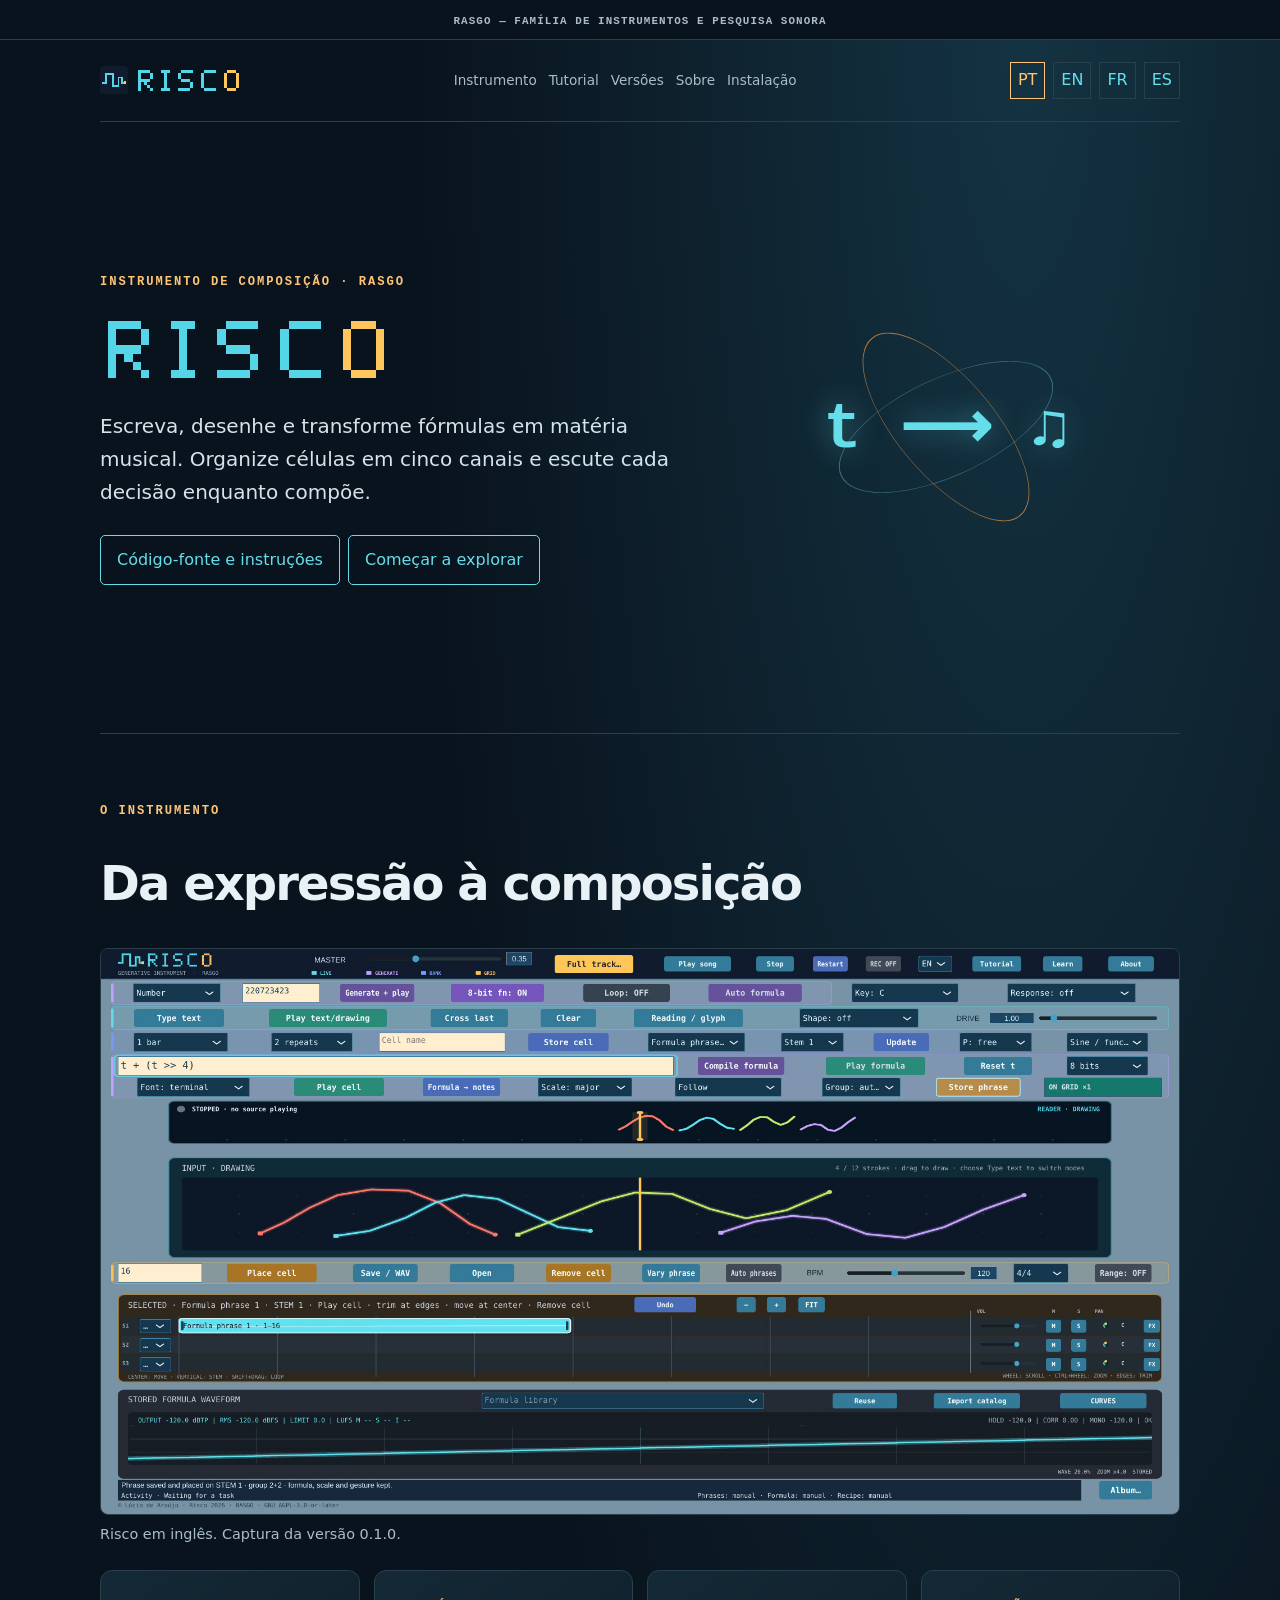
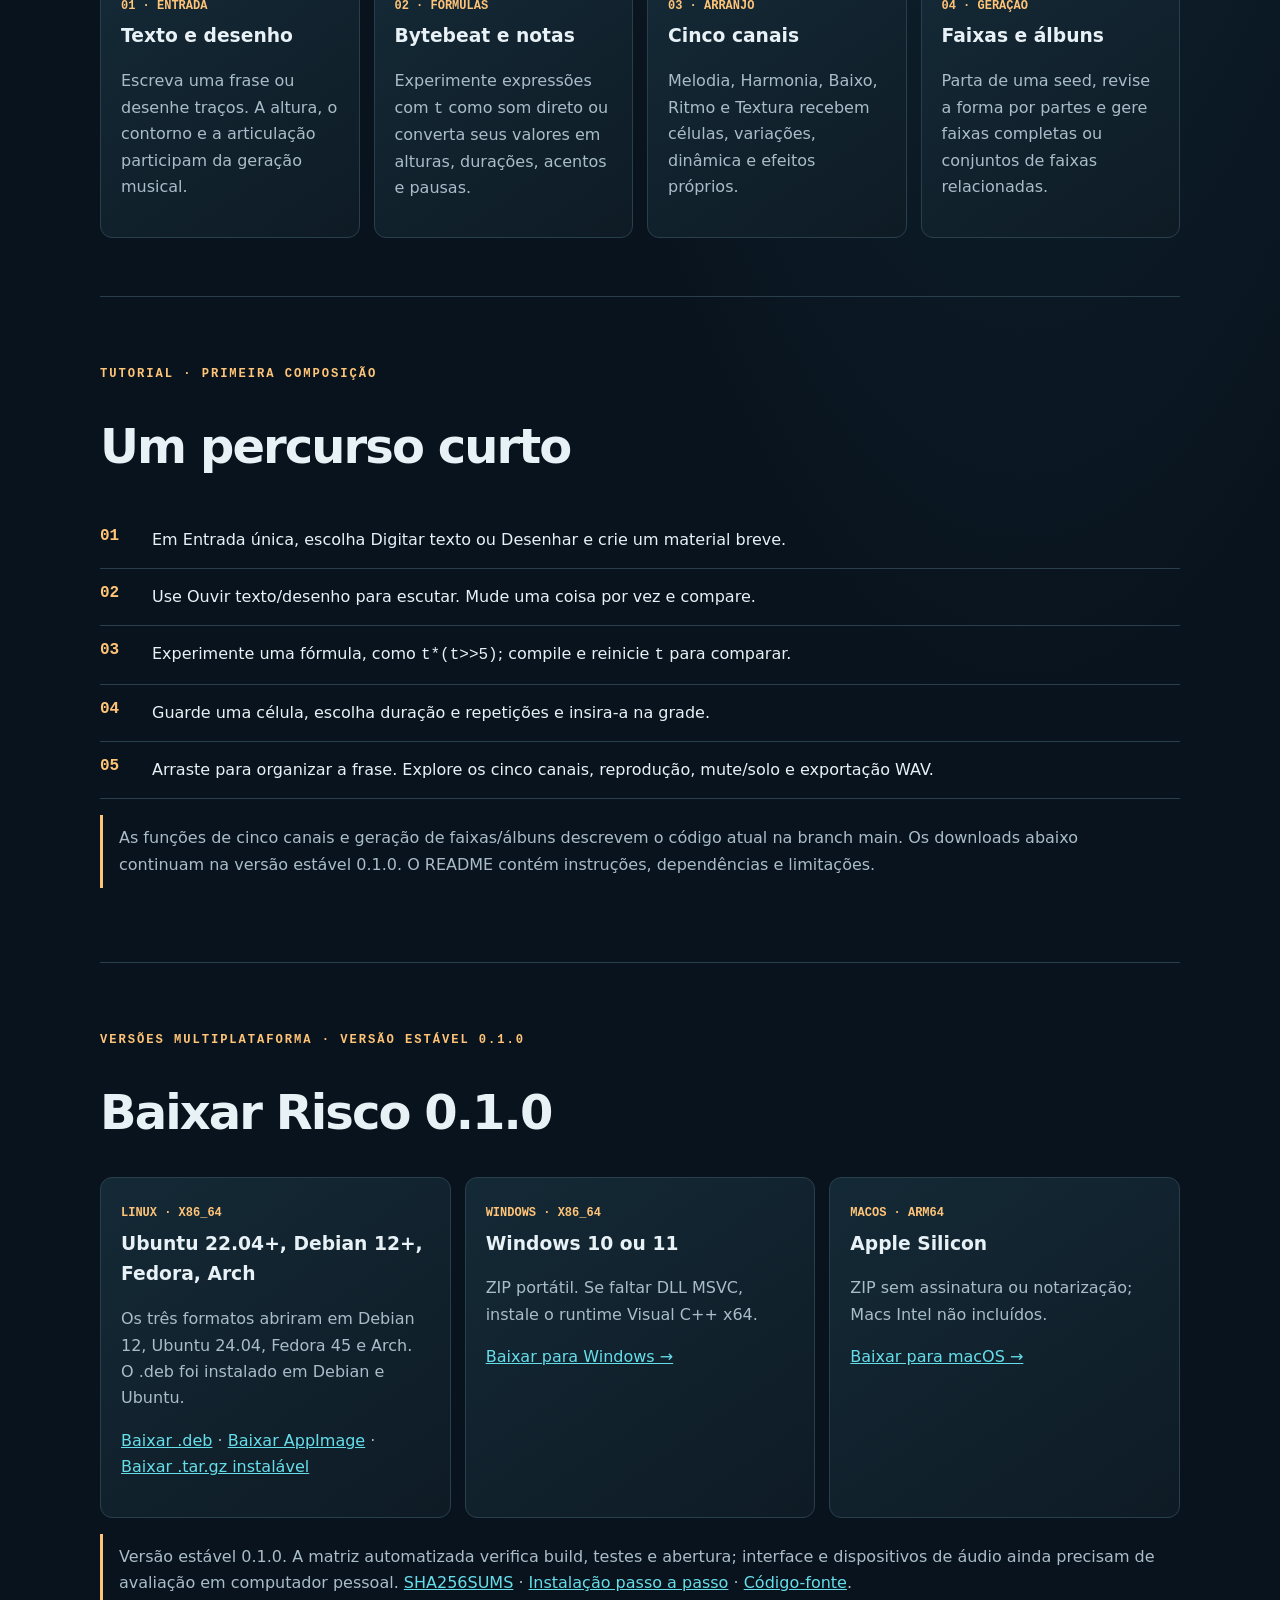
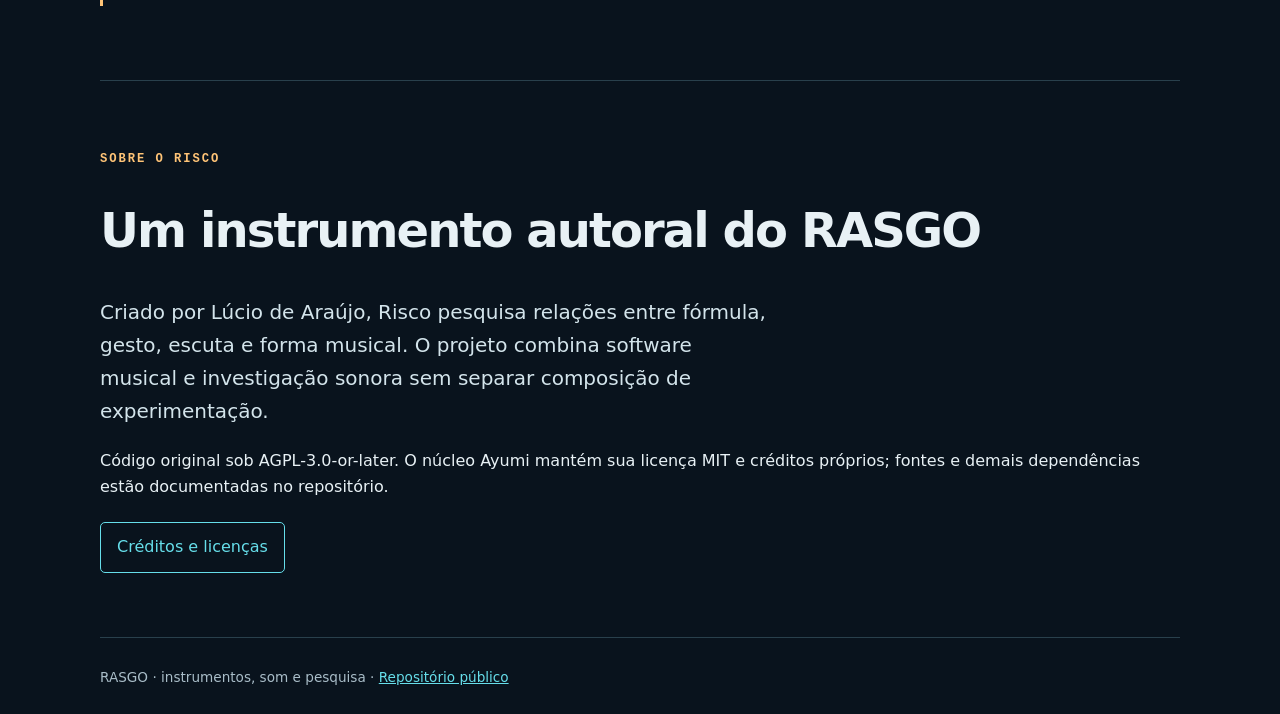
==== commit 2b9f560d: "Update Risco website for current composition workflow" ====
--- a/website/index.html
+++ b/website/index.html
@@ -4,6 +4,6 @@
 <link rel="apple-touch-icon" sizes="180x180" href="assets/identity/apple-touch-icon.png">
 <link rel="stylesheet" href="style.css?v=20261126-logo"></head><body>
 <div class="rasgo-strip"><a href="https://rasgoinstruments.arquiviagem.net/?lang=pt">RASGO — família de instrumentos e pesquisa sonora</a></div>
-<header><a class="brand" href="#top"><img src="assets/identity/risco-favicon.svg" width="28" height="28" alt=""><img src="assets/identity/risco-wordmark.svg" width="106" height="29" alt="Risco"></a><nav><a href="#instrumento">Instrumento</a><a href="#tutorial">Tutorial</a><a href="#versoes">Versões</a><a href="#sobre">Sobre</a><a href="instalacao.html">Instalação</a></nav><div class="lang"><a class="current" href="index.html">PT</a><a href="en.html">EN</a><a href="fr.html">FR</a><a href="es.html">ES</a></div></header><main><section class="hero" id="top"><div><p class="eyebrow">Instrumento de composição · RASGO</p><h1 class="hero-wordmark"><img src="assets/identity/risco-wordmark.svg" width="106" height="29" alt="Risco"></h1><p class="lead">Escreva, desenhe e transforme fórmulas em matéria musical. Organize células em frases e stems; escute cada decisão enquanto compõe.</p><a class="button" href="https://github.com/lucioaraujo/risco">Código-fonte e instruções</a><a class="button" href="#tutorial">Começar a explorar</a></div><div class="orbit" aria-label="Fórmulas transformadas em música"><span>t ⟶ ♫</span></div></section><section id="instrumento"><p class="eyebrow">O instrumento</p><h2>Da expressão à composição</h2>
+<header><a class="brand" href="#top"><img src="assets/identity/risco-favicon.svg" width="28" height="28" alt=""><img src="assets/identity/risco-wordmark.svg" width="106" height="29" alt="Risco"></a><nav><a href="#instrumento">Instrumento</a><a href="#tutorial">Tutorial</a><a href="#versoes">Versões</a><a href="#sobre">Sobre</a><a href="instalacao.html">Instalação</a></nav><div class="lang"><a class="current" href="index.html">PT</a><a href="en.html">EN</a><a href="fr.html">FR</a><a href="es.html">ES</a></div></header><main><section class="hero" id="top"><div><p class="eyebrow">Instrumento de composição · RASGO</p><h1 class="hero-wordmark"><img src="assets/identity/risco-wordmark.svg" width="106" height="29" alt="Risco"></h1><p class="lead">Escreva, desenhe e transforme fórmulas em matéria musical. Organize células em cinco canais e escute cada decisão enquanto compõe.</p><a class="button" href="https://github.com/lucioaraujo/risco">Código-fonte e instruções</a><a class="button" href="#tutorial">Começar a explorar</a></div><div class="orbit" aria-label="Fórmulas transformadas em música"><span>t ⟶ ♫</span></div></section><section id="instrumento"><p class="eyebrow">O instrumento</p><h2>Da expressão à composição</h2>
 <figure class="interface"><a href="assets/risco-1920.jpg"><img src="assets/risco-1920.jpg" width="1920" height="1006" alt="Interface do Risco em inglês com quatro traços, editor de fórmulas e grade de composição."></a><figcaption>Risco em inglês. Captura da versão 0.1.0.</figcaption></figure>
-<div class="grid"><article class="card"><span class="tag">01 · Entrada</span><h3>Texto e desenho</h3><p>Escreva uma frase ou desenhe traços. A altura, o contorno e a articulação participam da geração musical.</p></article><article class="card"><span class="tag">02 · Fórmulas</span><h3>Bytebeat e notas</h3><p>Experimente expressões com <code>t</code> como som direto ou converta seus valores em alturas, durações, acentos e pausas.</p></article><article class="card"><span class="tag">03 · Arranjo</span><h3>Células e stems</h3><p>Guarde materiais, disponha ocorrências na grade e desenvolva frases com repetição, variação e resposta.</p></article></div></section><section id="tutorial"><p class="eyebrow">Tutorial · primeira composição</p><h2>Um percurso curto</h2><ol class="steps"><li>Em Entrada única, escolha Digitar texto ou Desenhar e crie um material breve.</li><li>Use Ouvir texto/desenho para escutar. Mude uma coisa por vez e compare.</li><li>Experimente uma fórmula, como <code>t*(t&gt;&gt;5)</code>; compile e reinicie <code>t</code> para comparar.</li><li>Guarde uma célula, escolha duração e repetições e insira-a na grade.</li><li>Arraste para organizar a frase. Use os três stems, play, mute/solo e exportação WAV.</li></ol><p class="note">Os nomes dos controles abaixo acompanham a interface do aplicativo. O README contém instruções completas, dependências e limitações.</p></section><section id="versoes"><p class="eyebrow">Versões multiplataforma · versão estável 0.1.0</p><h2>Baixar Risco 0.1.0</h2><div class="grid"><article class="card"><span class="tag">Linux · x86_64</span><h3>Ubuntu 22.04+, Debian 12+, Fedora, Arch</h3><p>Os três formatos abriram em Debian 12, Ubuntu 24.04, Fedora 45 e Arch. O .deb foi instalado em Debian e Ubuntu.</p><p><a href="https://github.com/lucioaraujo/risco/releases/download/v0.1.0/risco-0.1.0-linux-x86_64.deb">Baixar .deb</a> · <a href="https://github.com/lucioaraujo/risco/releases/download/v0.1.0/risco-0.1.0-linux-x86_64.AppImage">Baixar AppImage</a> · <a href="https://github.com/lucioaraujo/risco/releases/download/v0.1.0/risco-0.1.0-linux-x86_64.tar.gz">Baixar .tar.gz instalável</a></p></article><article class="card"><span class="tag">Windows · x86_64</span><h3>Windows 10 ou 11</h3><p>ZIP portátil. Se faltar DLL MSVC, instale o runtime Visual C++ x64.</p><a href="https://github.com/lucioaraujo/risco/releases/download/v0.1.0/risco-0.1.0-windows-x64.zip">Baixar para Windows →</a></article><article class="card"><span class="tag">macOS · arm64</span><h3>Apple Silicon</h3><p>ZIP sem assinatura ou notarização; Macs Intel não incluídos.</p><a href="https://github.com/lucioaraujo/risco/releases/download/v0.1.0/risco-0.1.0-macos-arm64.zip">Baixar para macOS →</a></article></div><p class="note">Versão estável 0.1.0. A matriz automatizada verifica build, testes e abertura; interface e dispositivos de áudio ainda precisam de avaliação em computador pessoal. <a href="https://github.com/lucioaraujo/risco/releases/download/v0.1.0/SHA256SUMS">SHA256SUMS</a> · <a href="instalacao.html">Instalação passo a passo</a> · <a href="https://github.com/lucioaraujo/risco/tree/v0.1.0">Código-fonte</a>.</p></section><section id="sobre"><p class="eyebrow">Sobre o Risco</p><h2>Um instrumento autoral do RASGO</h2><p class="lead">Criado por Lúcio de Araújo, Risco pesquisa relações entre fórmula, gesto, escuta e forma musical. O projeto combina software musical e investigação sonora sem separar composição de experimentação.</p><p>Código original sob AGPL-3.0-or-later. O núcleo Ayumi mantém sua licença MIT e créditos próprios; fontes e demais dependências estão documentadas no repositório.</p><a class="button" href="https://github.com/lucioaraujo/risco/blob/main/CREDITOS_E_LICENCAS.md">Créditos e licenças</a></section></main><footer>RASGO · instrumentos, som e pesquisa · <a href="https://github.com/lucioaraujo/risco">Repositório público</a></footer></body></html>
+<div class="grid"><article class="card"><span class="tag">01 · Entrada</span><h3>Texto e desenho</h3><p>Escreva uma frase ou desenhe traços. A altura, o contorno e a articulação participam da geração musical.</p></article><article class="card"><span class="tag">02 · Fórmulas</span><h3>Bytebeat e notas</h3><p>Experimente expressões com <code>t</code> como som direto ou converta seus valores em alturas, durações, acentos e pausas.</p></article><article class="card"><span class="tag">03 · Arranjo</span><h3>Cinco canais</h3><p>Melodia, Harmonia, Baixo, Ritmo e Textura recebem células, variações, dinâmica e efeitos próprios.</p></article><article class="card"><span class="tag">04 · Geração</span><h3>Faixas e álbuns</h3><p>Parta de uma seed, revise a forma por partes e gere faixas completas ou conjuntos de faixas relacionadas.</p></article></div></section><section id="tutorial"><p class="eyebrow">Tutorial · primeira composição</p><h2>Um percurso curto</h2><ol class="steps"><li>Em Entrada única, escolha Digitar texto ou Desenhar e crie um material breve.</li><li>Use Ouvir texto/desenho para escutar. Mude uma coisa por vez e compare.</li><li>Experimente uma fórmula, como <code>t*(t&gt;&gt;5)</code>; compile e reinicie <code>t</code> para comparar.</li><li>Guarde uma célula, escolha duração e repetições e insira-a na grade.</li><li>Arraste para organizar a frase. Explore os cinco canais, reprodução, mute/solo e exportação WAV.</li></ol><p class="note">As funções de cinco canais e geração de faixas/álbuns descrevem o código atual na branch main. Os downloads abaixo continuam na versão estável 0.1.0. O README contém instruções, dependências e limitações.</p></section><section id="versoes"><p class="eyebrow">Versões multiplataforma · versão estável 0.1.0</p><h2>Baixar Risco 0.1.0</h2><div class="grid"><article class="card"><span class="tag">Linux · x86_64</span><h3>Ubuntu 22.04+, Debian 12+, Fedora, Arch</h3><p>Os três formatos abriram em Debian 12, Ubuntu 24.04, Fedora 45 e Arch. O .deb foi instalado em Debian e Ubuntu.</p><p><a href="https://github.com/lucioaraujo/risco/releases/download/v0.1.0/risco-0.1.0-linux-x86_64.deb">Baixar .deb</a> · <a href="https://github.com/lucioaraujo/risco/releases/download/v0.1.0/risco-0.1.0-linux-x86_64.AppImage">Baixar AppImage</a> · <a href="https://github.com/lucioaraujo/risco/releases/download/v0.1.0/risco-0.1.0-linux-x86_64.tar.gz">Baixar .tar.gz instalável</a></p></article><article class="card"><span class="tag">Windows · x86_64</span><h3>Windows 10 ou 11</h3><p>ZIP portátil. Se faltar DLL MSVC, instale o runtime Visual C++ x64.</p><a href="https://github.com/lucioaraujo/risco/releases/download/v0.1.0/risco-0.1.0-windows-x64.zip">Baixar para Windows →</a></article><article class="card"><span class="tag">macOS · arm64</span><h3>Apple Silicon</h3><p>ZIP sem assinatura ou notarização; Macs Intel não incluídos.</p><a href="https://github.com/lucioaraujo/risco/releases/download/v0.1.0/risco-0.1.0-macos-arm64.zip">Baixar para macOS →</a></article></div><p class="note">Versão estável 0.1.0. A matriz automatizada verifica build, testes e abertura; interface e dispositivos de áudio ainda precisam de avaliação em computador pessoal. <a href="https://github.com/lucioaraujo/risco/releases/download/v0.1.0/SHA256SUMS">SHA256SUMS</a> · <a href="instalacao.html">Instalação passo a passo</a> · <a href="https://github.com/lucioaraujo/risco/tree/v0.1.0">Código-fonte</a>.</p></section><section id="sobre"><p class="eyebrow">Sobre o Risco</p><h2>Um instrumento autoral do RASGO</h2><p class="lead">Criado por Lúcio de Araújo, Risco pesquisa relações entre fórmula, gesto, escuta e forma musical. O projeto combina software musical e investigação sonora sem separar composição de experimentação.</p><p>Código original sob AGPL-3.0-or-later. O núcleo Ayumi mantém sua licença MIT e créditos próprios; fontes e demais dependências estão documentadas no repositório.</p><a class="button" href="https://github.com/lucioaraujo/risco/blob/main/CREDITOS_E_LICENCAS.md">Créditos e licenças</a></section></main><footer>RASGO · instrumentos, som e pesquisa · <a href="https://github.com/lucioaraujo/risco">Repositório público</a></footer></body></html>
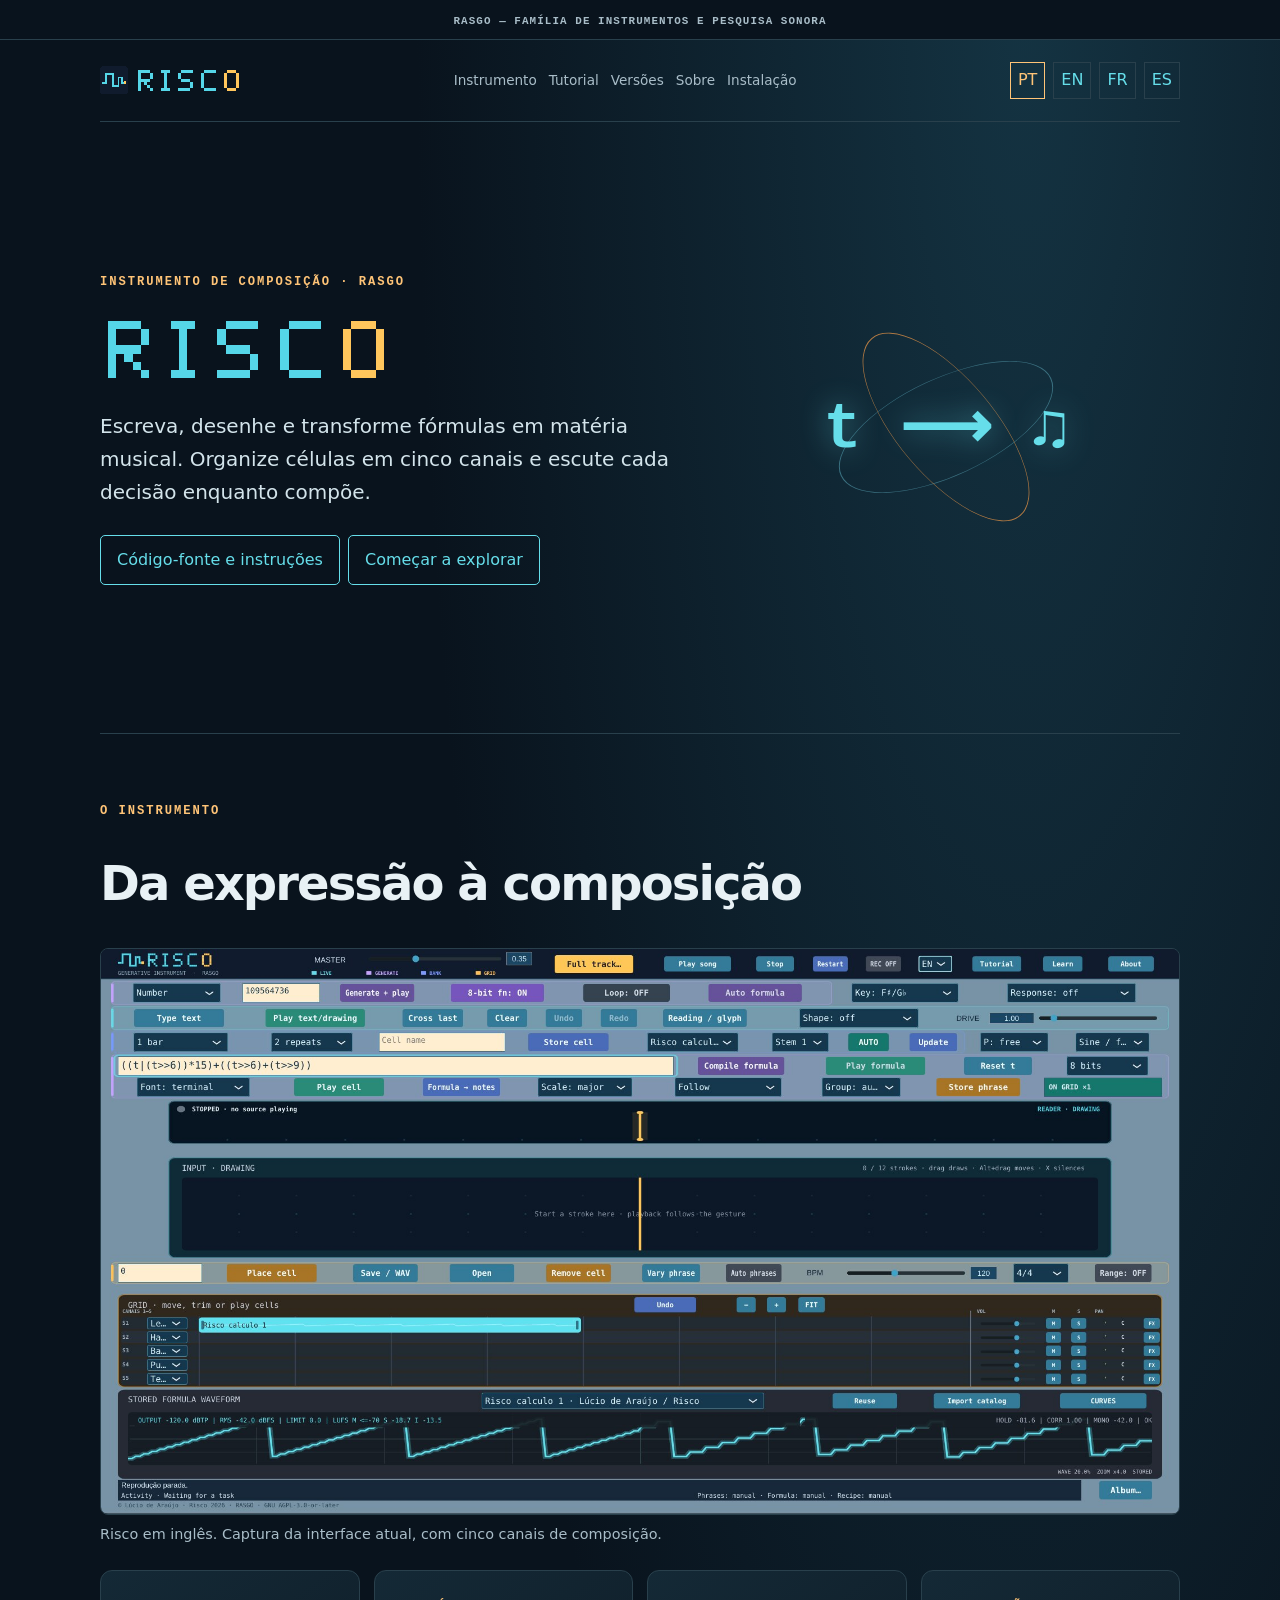
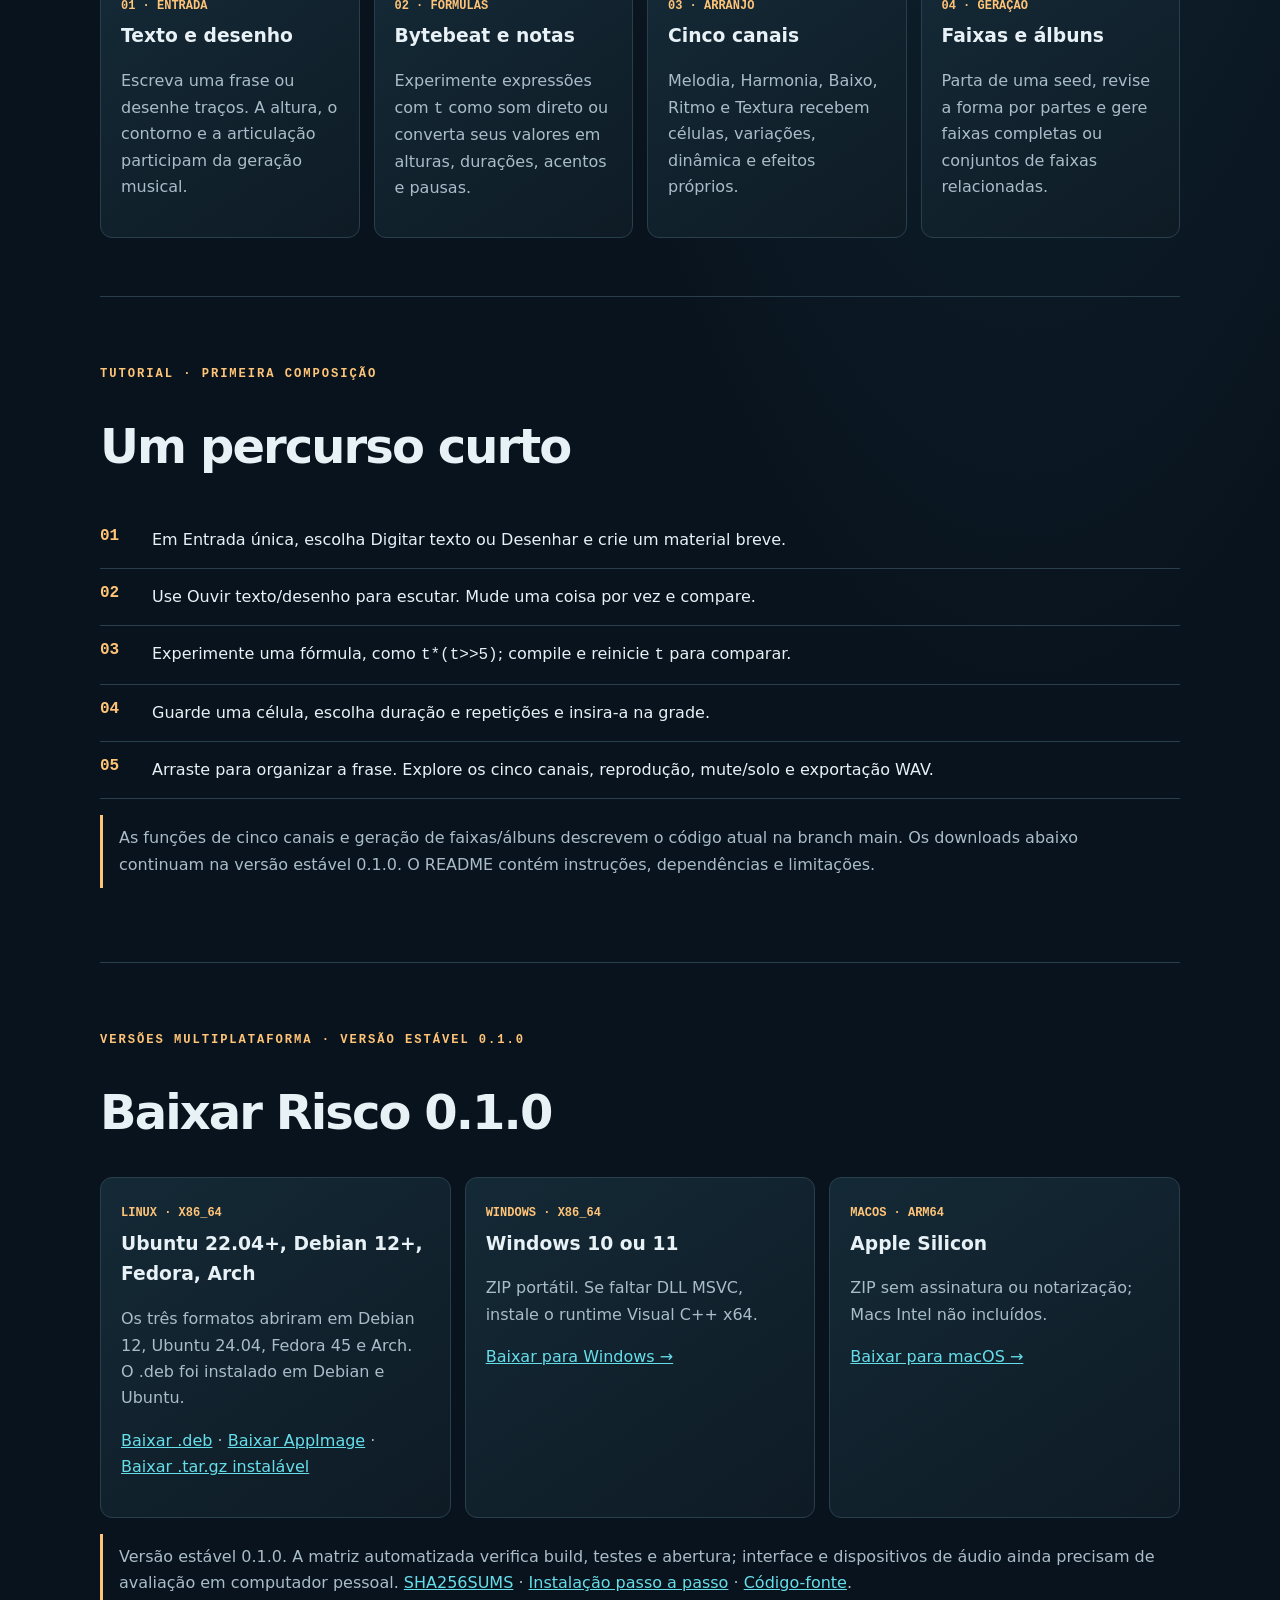
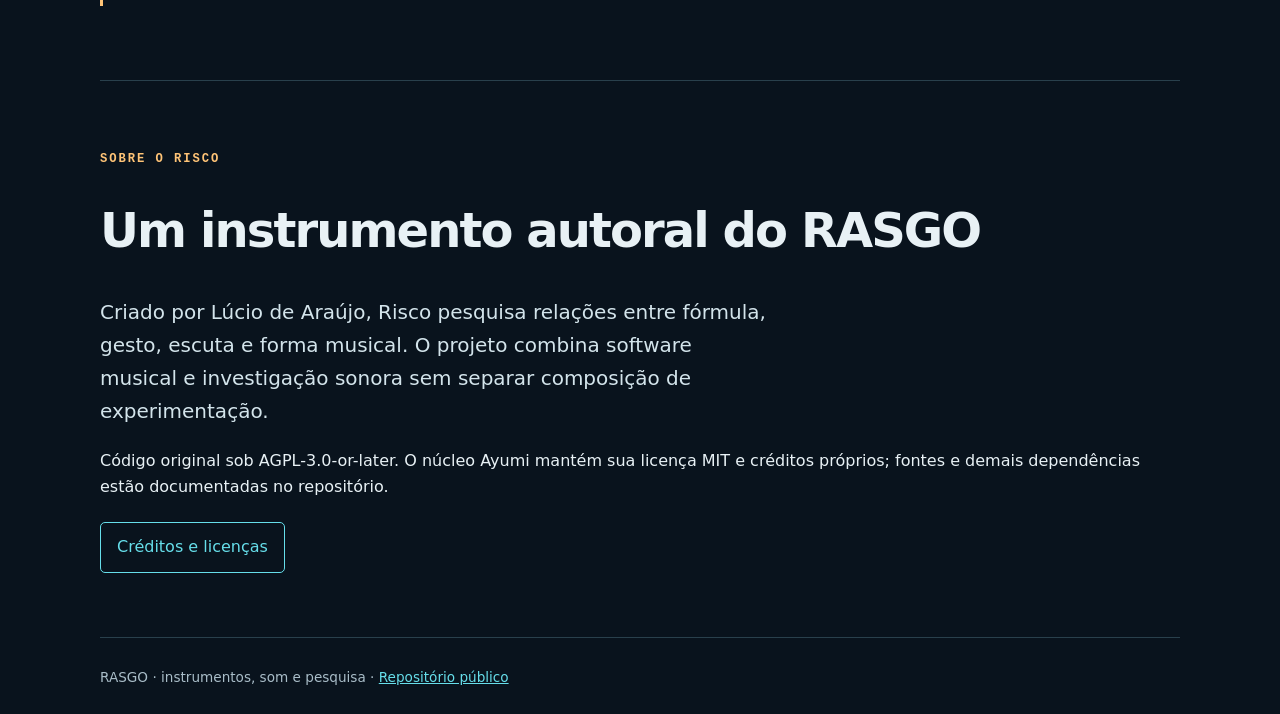
==== commit 4f6d48c2: "Refresh Risco website interface screenshot" ====
--- a/website/index.html
+++ b/website/index.html
@@ -5,5 +5,5 @@
 <link rel="stylesheet" href="style.css?v=20261126-logo"></head><body>
 <div class="rasgo-strip"><a href="https://rasgoinstruments.arquiviagem.net/?lang=pt">RASGO — família de instrumentos e pesquisa sonora</a></div>
 <header><a class="brand" href="#top"><img src="assets/identity/risco-favicon.svg" width="28" height="28" alt=""><img src="assets/identity/risco-wordmark.svg" width="106" height="29" alt="Risco"></a><nav><a href="#instrumento">Instrumento</a><a href="#tutorial">Tutorial</a><a href="#versoes">Versões</a><a href="#sobre">Sobre</a><a href="instalacao.html">Instalação</a></nav><div class="lang"><a class="current" href="index.html">PT</a><a href="en.html">EN</a><a href="fr.html">FR</a><a href="es.html">ES</a></div></header><main><section class="hero" id="top"><div><p class="eyebrow">Instrumento de composição · RASGO</p><h1 class="hero-wordmark"><img src="assets/identity/risco-wordmark.svg" width="106" height="29" alt="Risco"></h1><p class="lead">Escreva, desenhe e transforme fórmulas em matéria musical. Organize células em cinco canais e escute cada decisão enquanto compõe.</p><a class="button" href="https://github.com/lucioaraujo/risco">Código-fonte e instruções</a><a class="button" href="#tutorial">Começar a explorar</a></div><div class="orbit" aria-label="Fórmulas transformadas em música"><span>t ⟶ ♫</span></div></section><section id="instrumento"><p class="eyebrow">O instrumento</p><h2>Da expressão à composição</h2>
-<figure class="interface"><a href="assets/risco-1920.jpg"><img src="assets/risco-1920.jpg" width="1920" height="1006" alt="Interface do Risco em inglês com quatro traços, editor de fórmulas e grade de composição."></a><figcaption>Risco em inglês. Captura da versão 0.1.0.</figcaption></figure>
+<figure class="interface"><a href="assets/risco-main-en-1920.jpg"><img src="assets/risco-main-en-1920.jpg" width="1920" height="1006" alt="Interface do Risco em inglês com a área de desenho, fórmulas e os cinco canais da grade de composição."></a><figcaption>Risco em inglês. Captura da interface atual, com cinco canais de composição.</figcaption></figure>
 <div class="grid"><article class="card"><span class="tag">01 · Entrada</span><h3>Texto e desenho</h3><p>Escreva uma frase ou desenhe traços. A altura, o contorno e a articulação participam da geração musical.</p></article><article class="card"><span class="tag">02 · Fórmulas</span><h3>Bytebeat e notas</h3><p>Experimente expressões com <code>t</code> como som direto ou converta seus valores em alturas, durações, acentos e pausas.</p></article><article class="card"><span class="tag">03 · Arranjo</span><h3>Cinco canais</h3><p>Melodia, Harmonia, Baixo, Ritmo e Textura recebem células, variações, dinâmica e efeitos próprios.</p></article><article class="card"><span class="tag">04 · Geração</span><h3>Faixas e álbuns</h3><p>Parta de uma seed, revise a forma por partes e gere faixas completas ou conjuntos de faixas relacionadas.</p></article></div></section><section id="tutorial"><p class="eyebrow">Tutorial · primeira composição</p><h2>Um percurso curto</h2><ol class="steps"><li>Em Entrada única, escolha Digitar texto ou Desenhar e crie um material breve.</li><li>Use Ouvir texto/desenho para escutar. Mude uma coisa por vez e compare.</li><li>Experimente uma fórmula, como <code>t*(t&gt;&gt;5)</code>; compile e reinicie <code>t</code> para comparar.</li><li>Guarde uma célula, escolha duração e repetições e insira-a na grade.</li><li>Arraste para organizar a frase. Explore os cinco canais, reprodução, mute/solo e exportação WAV.</li></ol><p class="note">As funções de cinco canais e geração de faixas/álbuns descrevem o código atual na branch main. Os downloads abaixo continuam na versão estável 0.1.0. O README contém instruções, dependências e limitações.</p></section><section id="versoes"><p class="eyebrow">Versões multiplataforma · versão estável 0.1.0</p><h2>Baixar Risco 0.1.0</h2><div class="grid"><article class="card"><span class="tag">Linux · x86_64</span><h3>Ubuntu 22.04+, Debian 12+, Fedora, Arch</h3><p>Os três formatos abriram em Debian 12, Ubuntu 24.04, Fedora 45 e Arch. O .deb foi instalado em Debian e Ubuntu.</p><p><a href="https://github.com/lucioaraujo/risco/releases/download/v0.1.0/risco-0.1.0-linux-x86_64.deb">Baixar .deb</a> · <a href="https://github.com/lucioaraujo/risco/releases/download/v0.1.0/risco-0.1.0-linux-x86_64.AppImage">Baixar AppImage</a> · <a href="https://github.com/lucioaraujo/risco/releases/download/v0.1.0/risco-0.1.0-linux-x86_64.tar.gz">Baixar .tar.gz instalável</a></p></article><article class="card"><span class="tag">Windows · x86_64</span><h3>Windows 10 ou 11</h3><p>ZIP portátil. Se faltar DLL MSVC, instale o runtime Visual C++ x64.</p><a href="https://github.com/lucioaraujo/risco/releases/download/v0.1.0/risco-0.1.0-windows-x64.zip">Baixar para Windows →</a></article><article class="card"><span class="tag">macOS · arm64</span><h3>Apple Silicon</h3><p>ZIP sem assinatura ou notarização; Macs Intel não incluídos.</p><a href="https://github.com/lucioaraujo/risco/releases/download/v0.1.0/risco-0.1.0-macos-arm64.zip">Baixar para macOS →</a></article></div><p class="note">Versão estável 0.1.0. A matriz automatizada verifica build, testes e abertura; interface e dispositivos de áudio ainda precisam de avaliação em computador pessoal. <a href="https://github.com/lucioaraujo/risco/releases/download/v0.1.0/SHA256SUMS">SHA256SUMS</a> · <a href="instalacao.html">Instalação passo a passo</a> · <a href="https://github.com/lucioaraujo/risco/tree/v0.1.0">Código-fonte</a>.</p></section><section id="sobre"><p class="eyebrow">Sobre o Risco</p><h2>Um instrumento autoral do RASGO</h2><p class="lead">Criado por Lúcio de Araújo, Risco pesquisa relações entre fórmula, gesto, escuta e forma musical. O projeto combina software musical e investigação sonora sem separar composição de experimentação.</p><p>Código original sob AGPL-3.0-or-later. O núcleo Ayumi mantém sua licença MIT e créditos próprios; fontes e demais dependências estão documentadas no repositório.</p><a class="button" href="https://github.com/lucioaraujo/risco/blob/main/CREDITOS_E_LICENCAS.md">Créditos e licenças</a></section></main><footer>RASGO · instrumentos, som e pesquisa · <a href="https://github.com/lucioaraujo/risco">Repositório público</a></footer></body></html>
